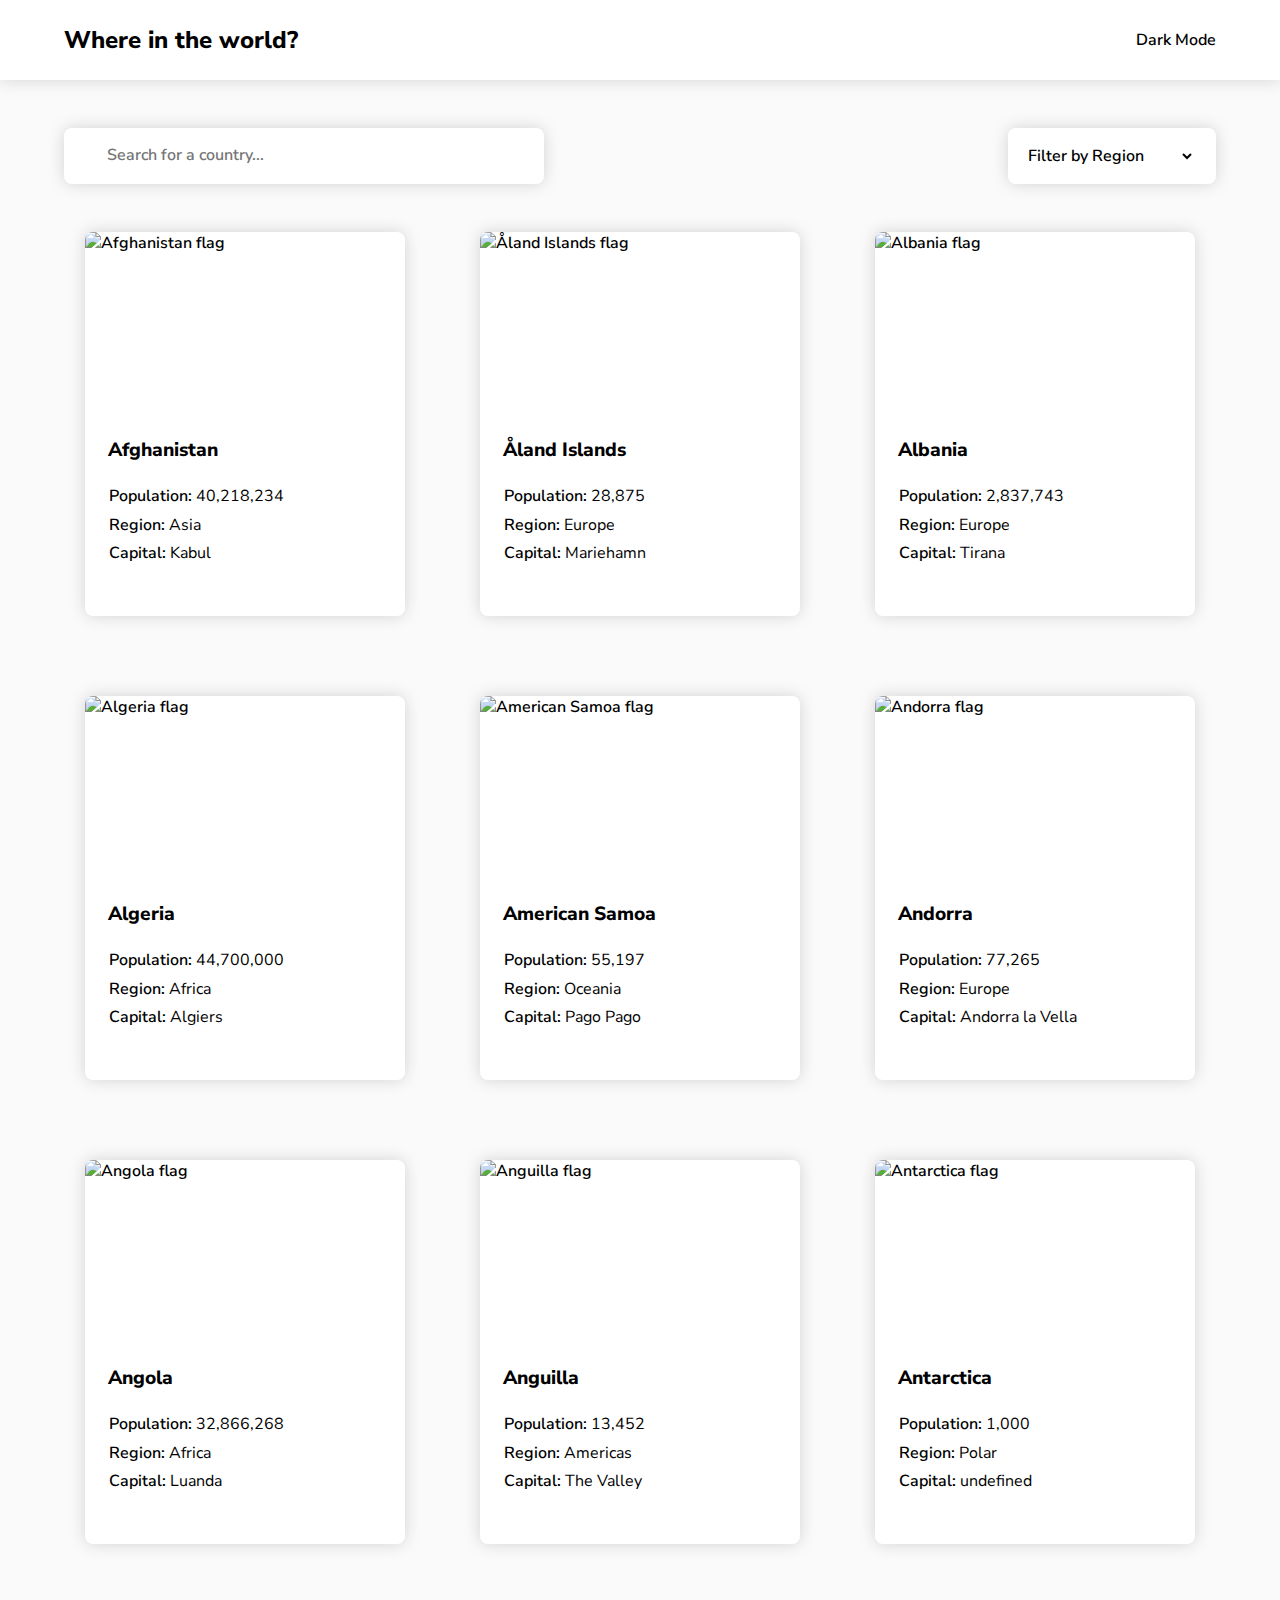
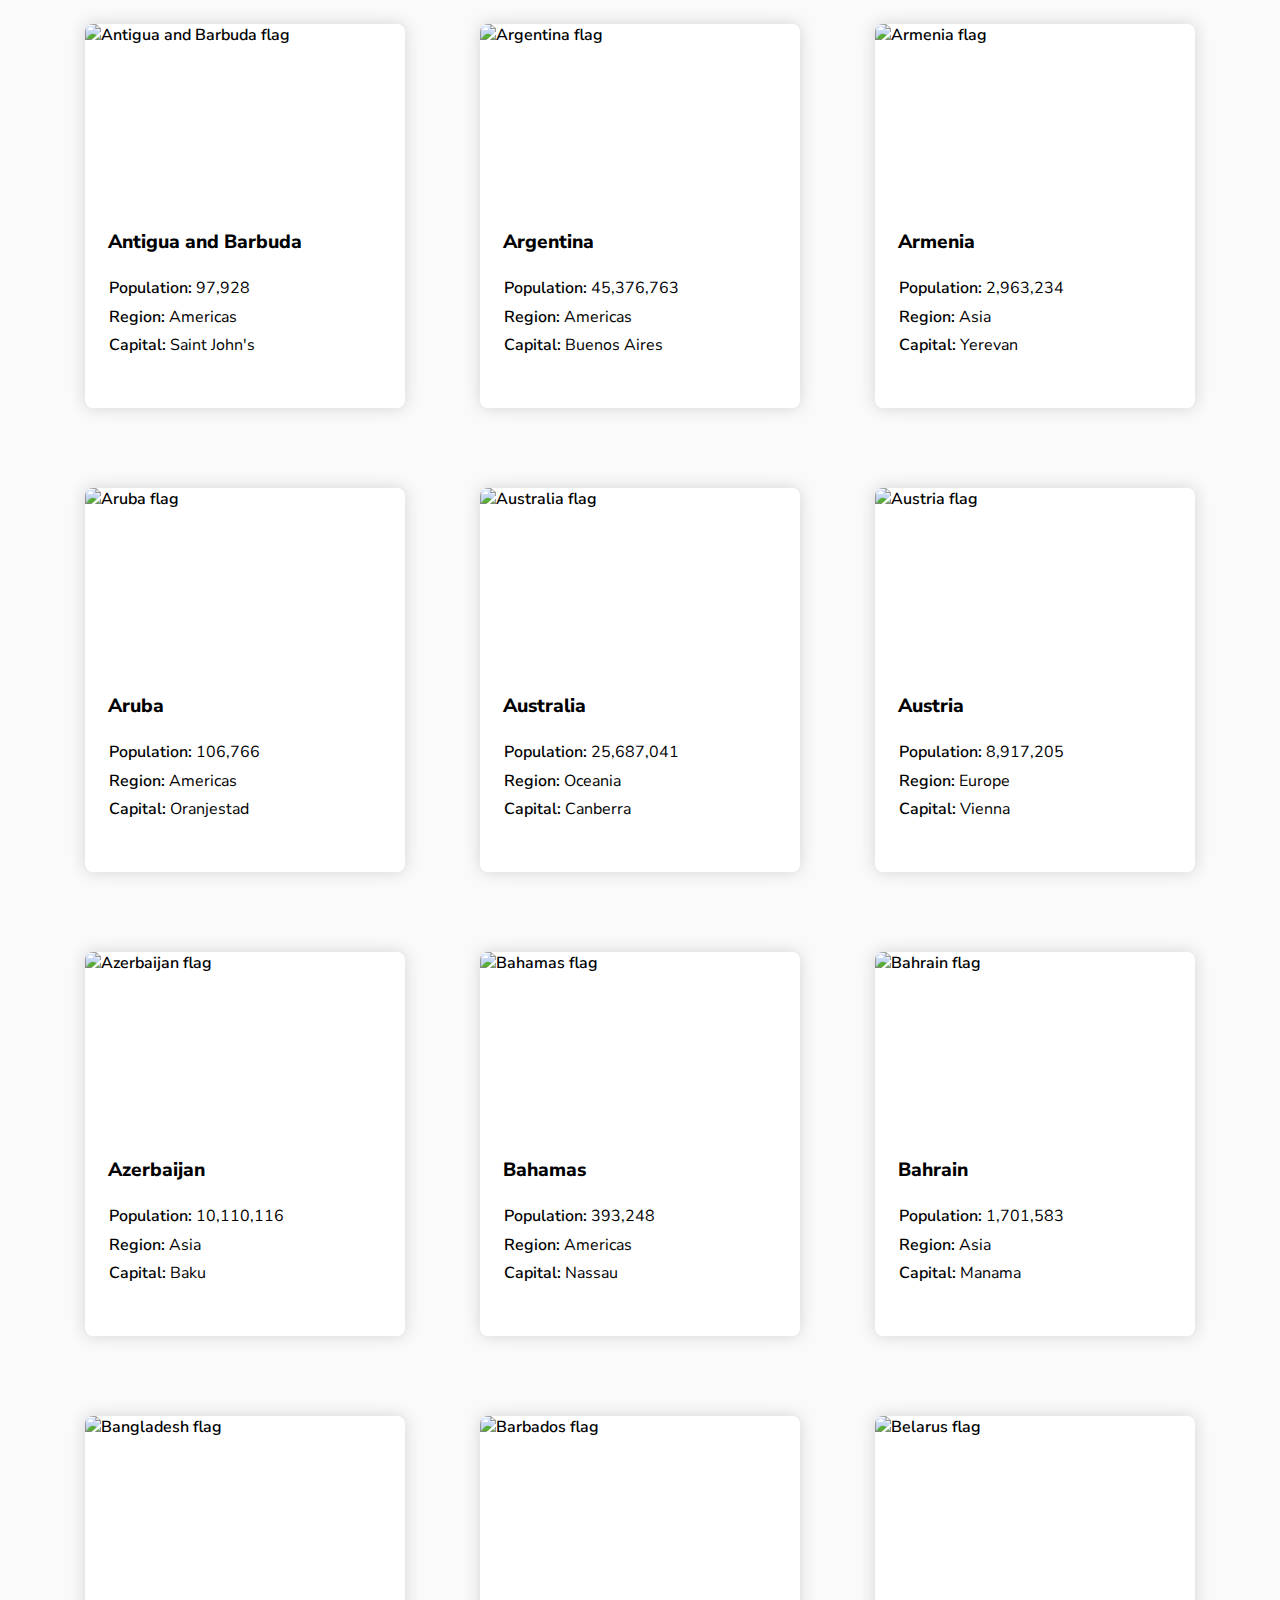
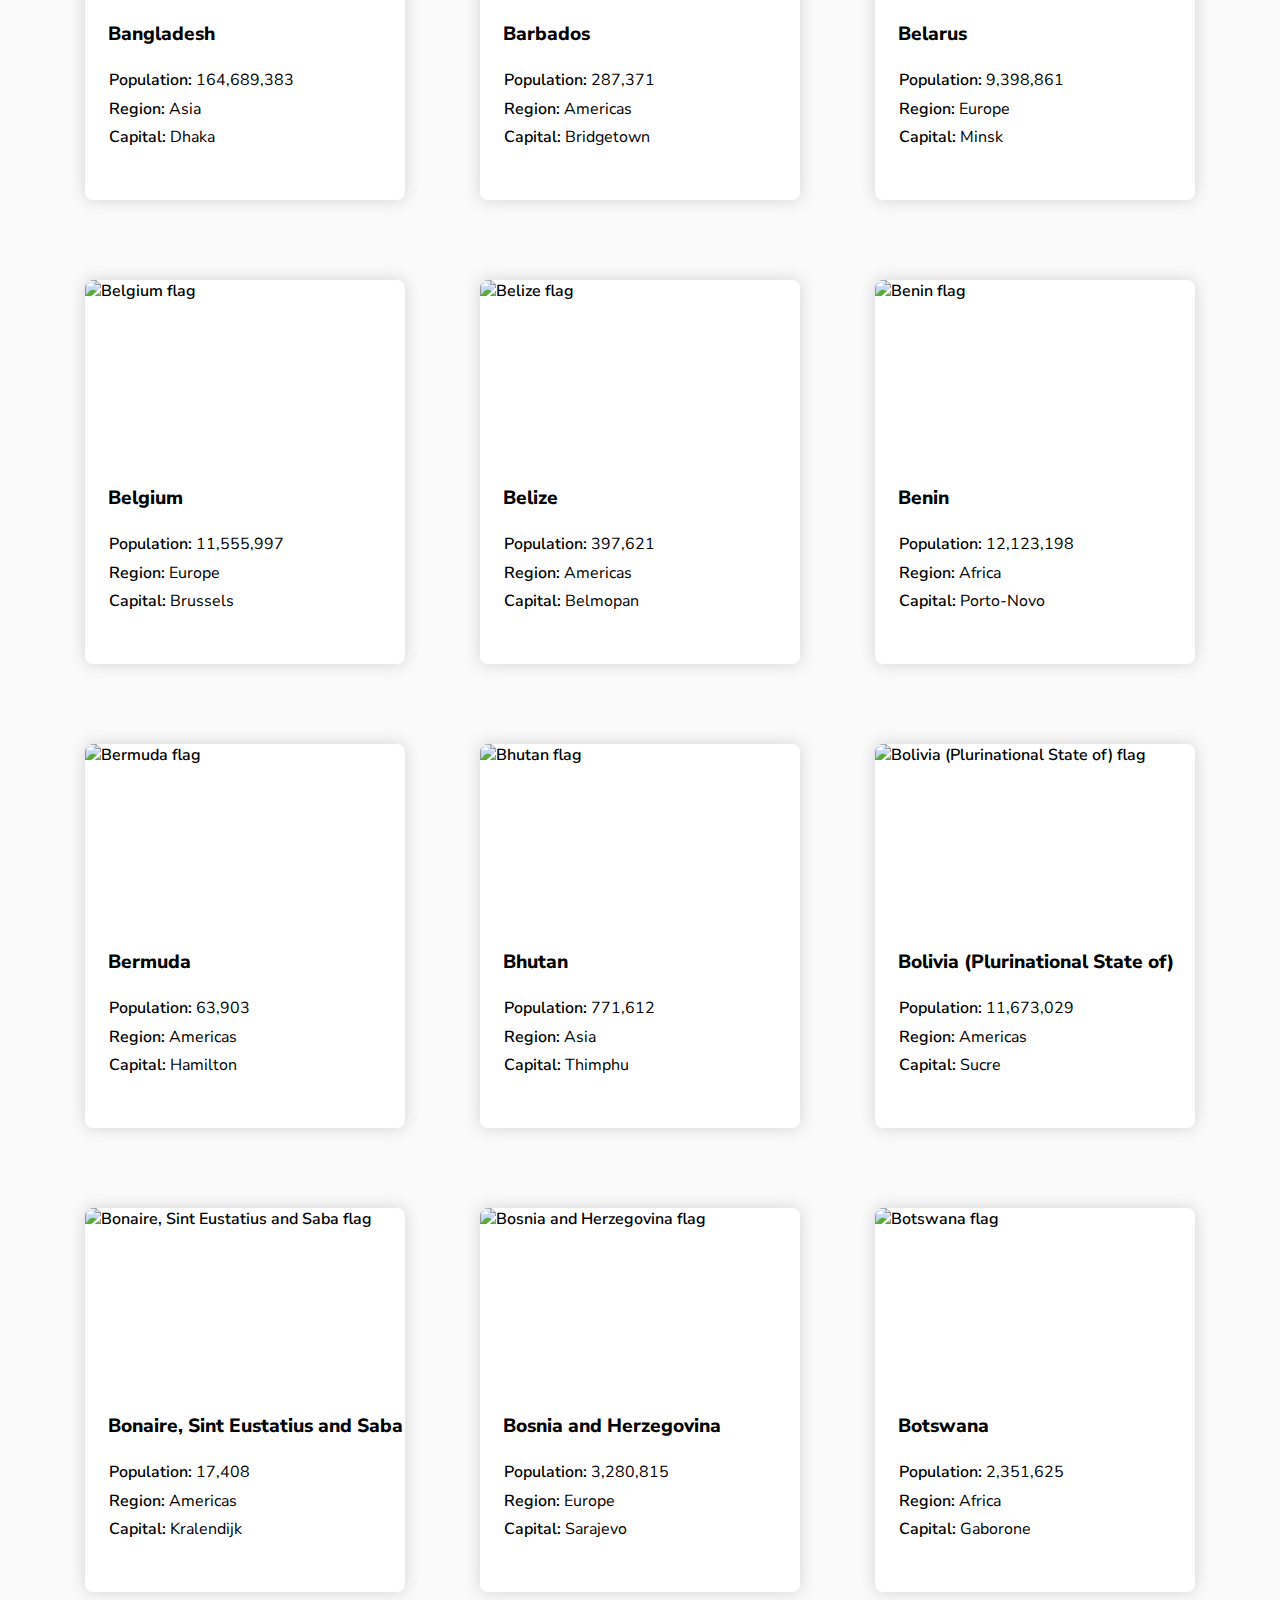
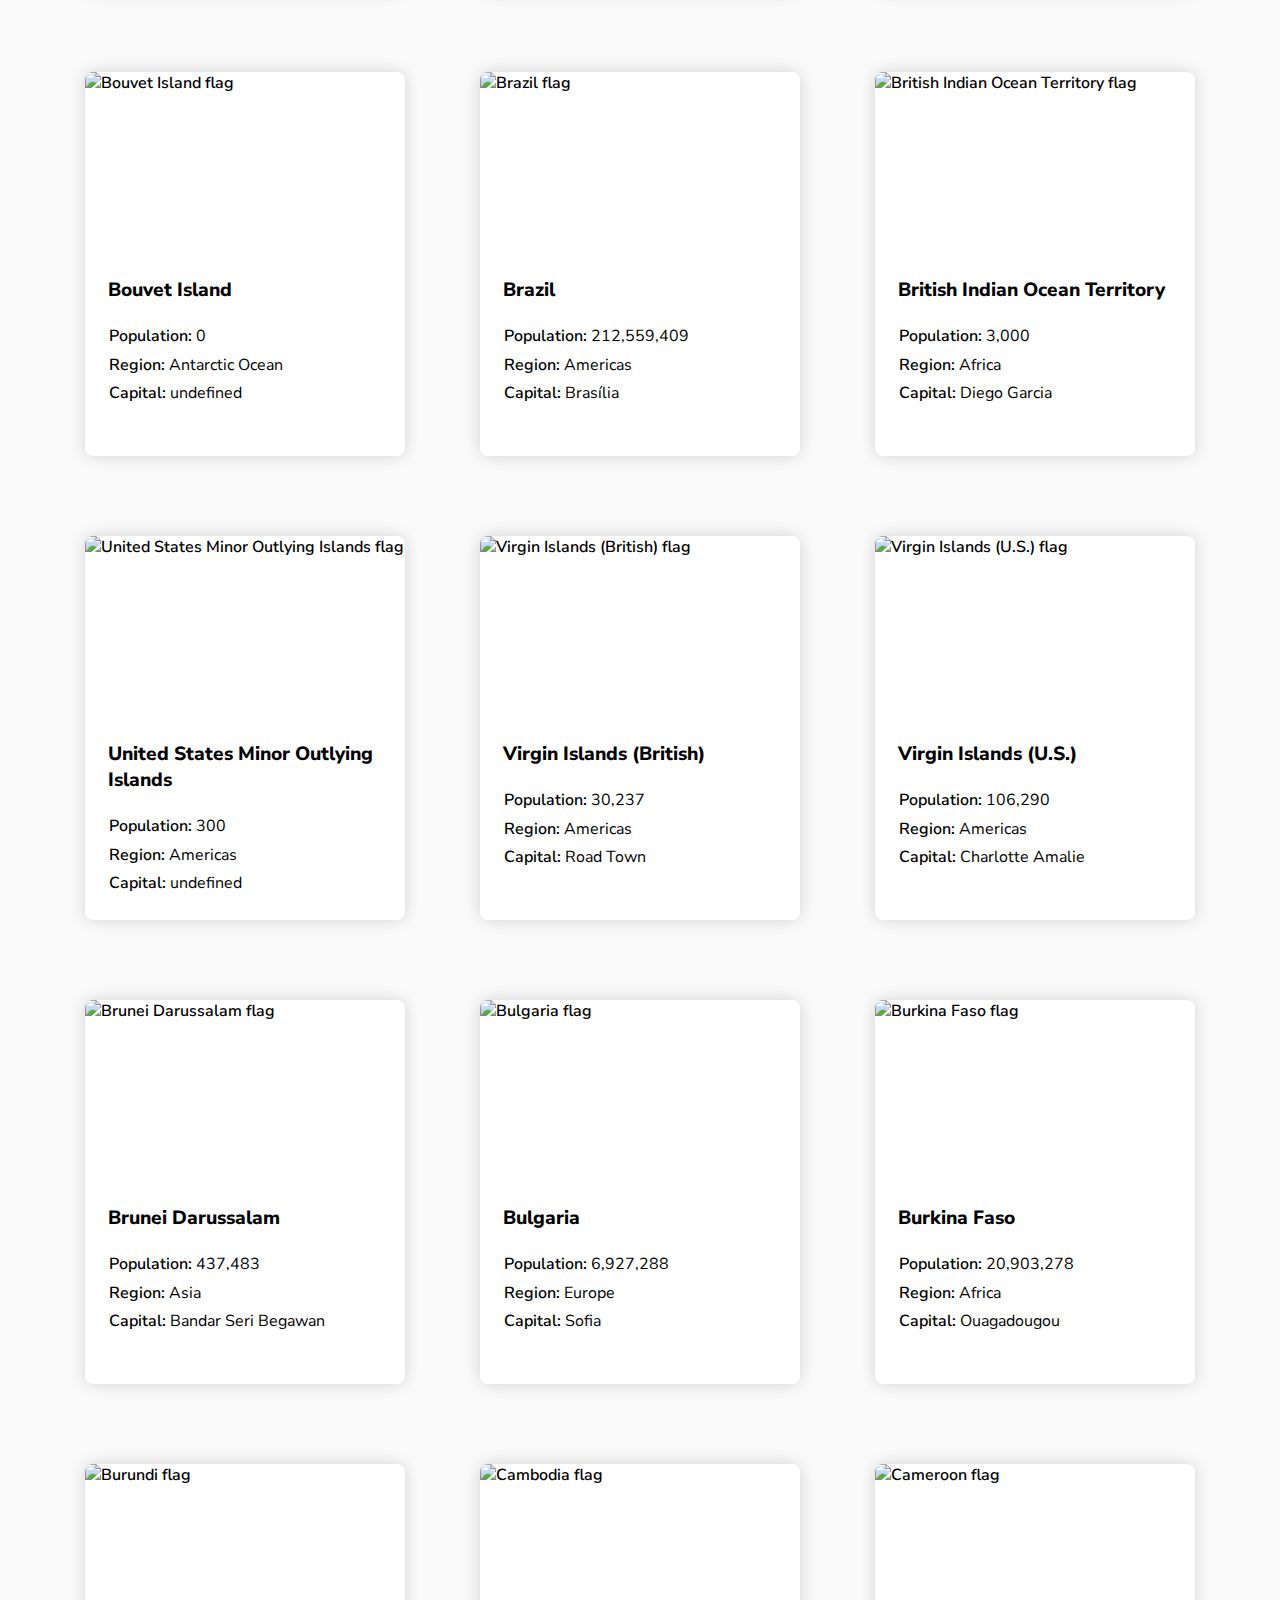
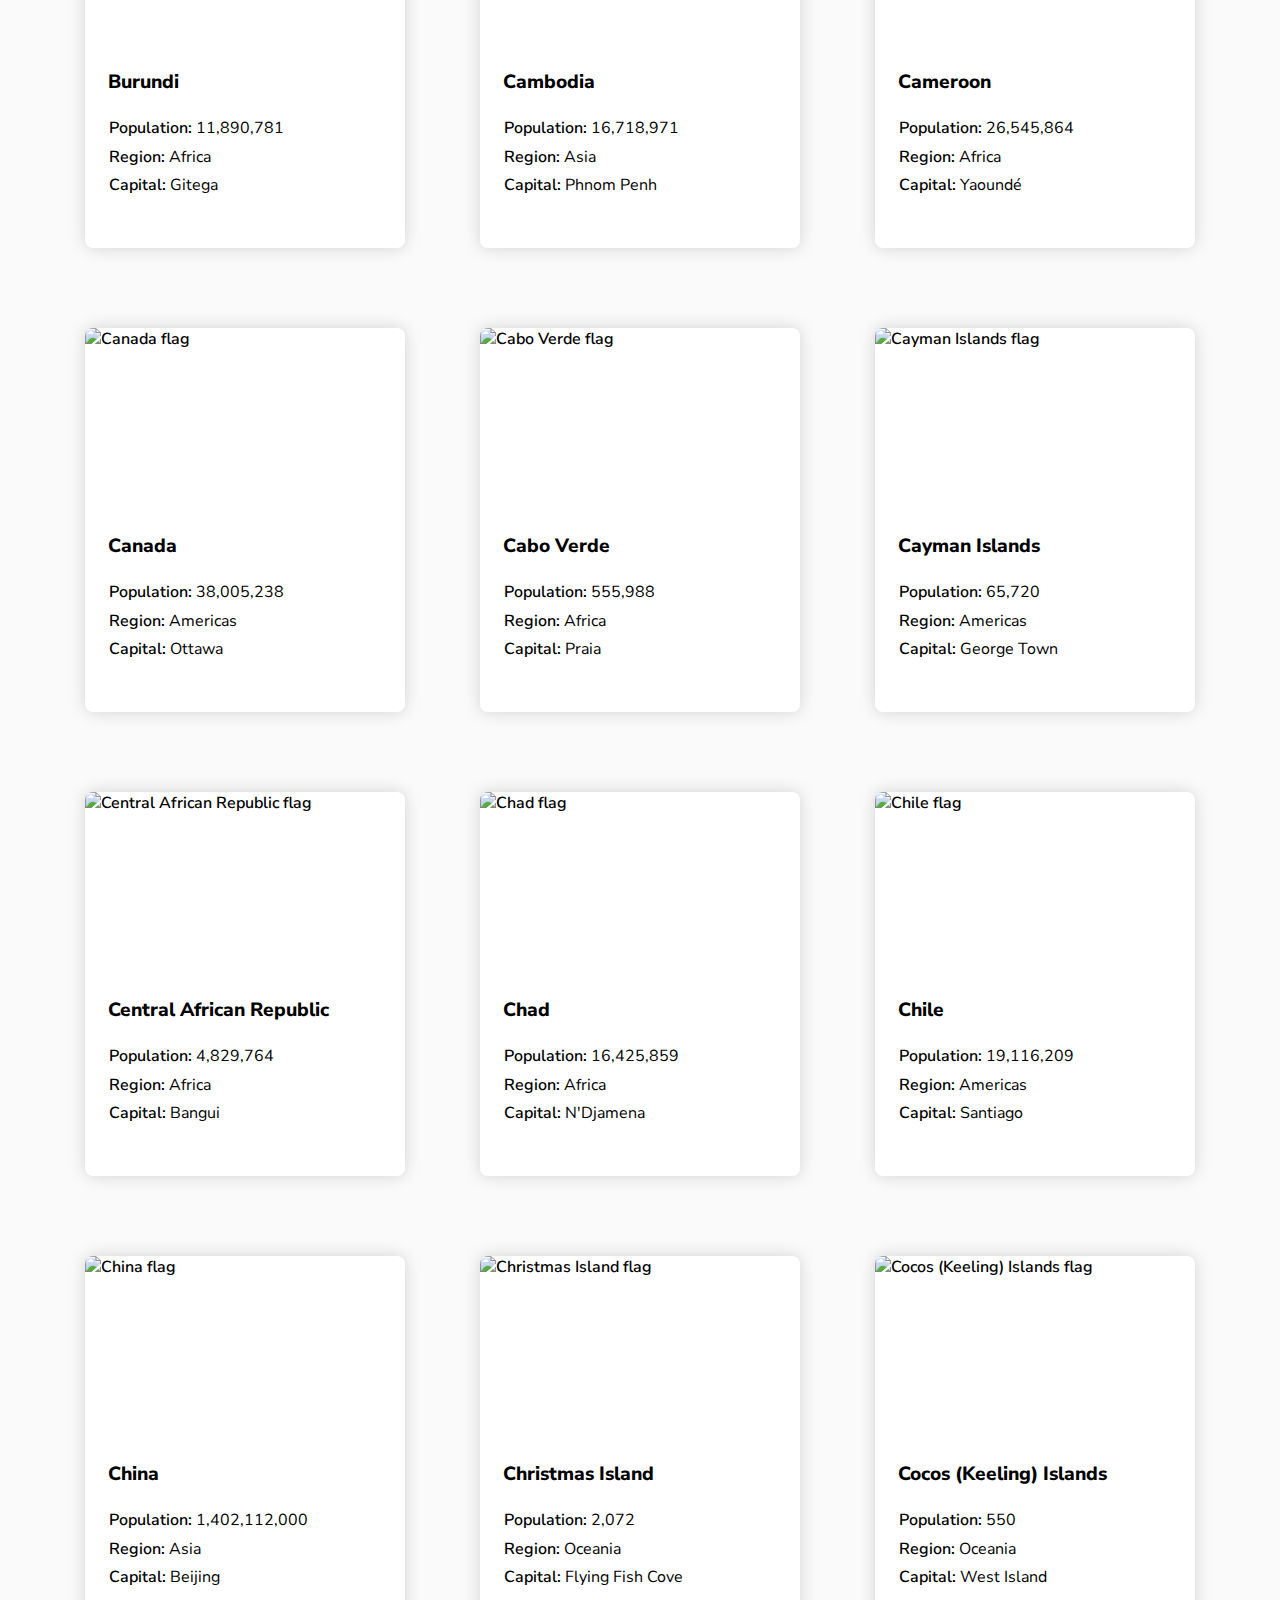
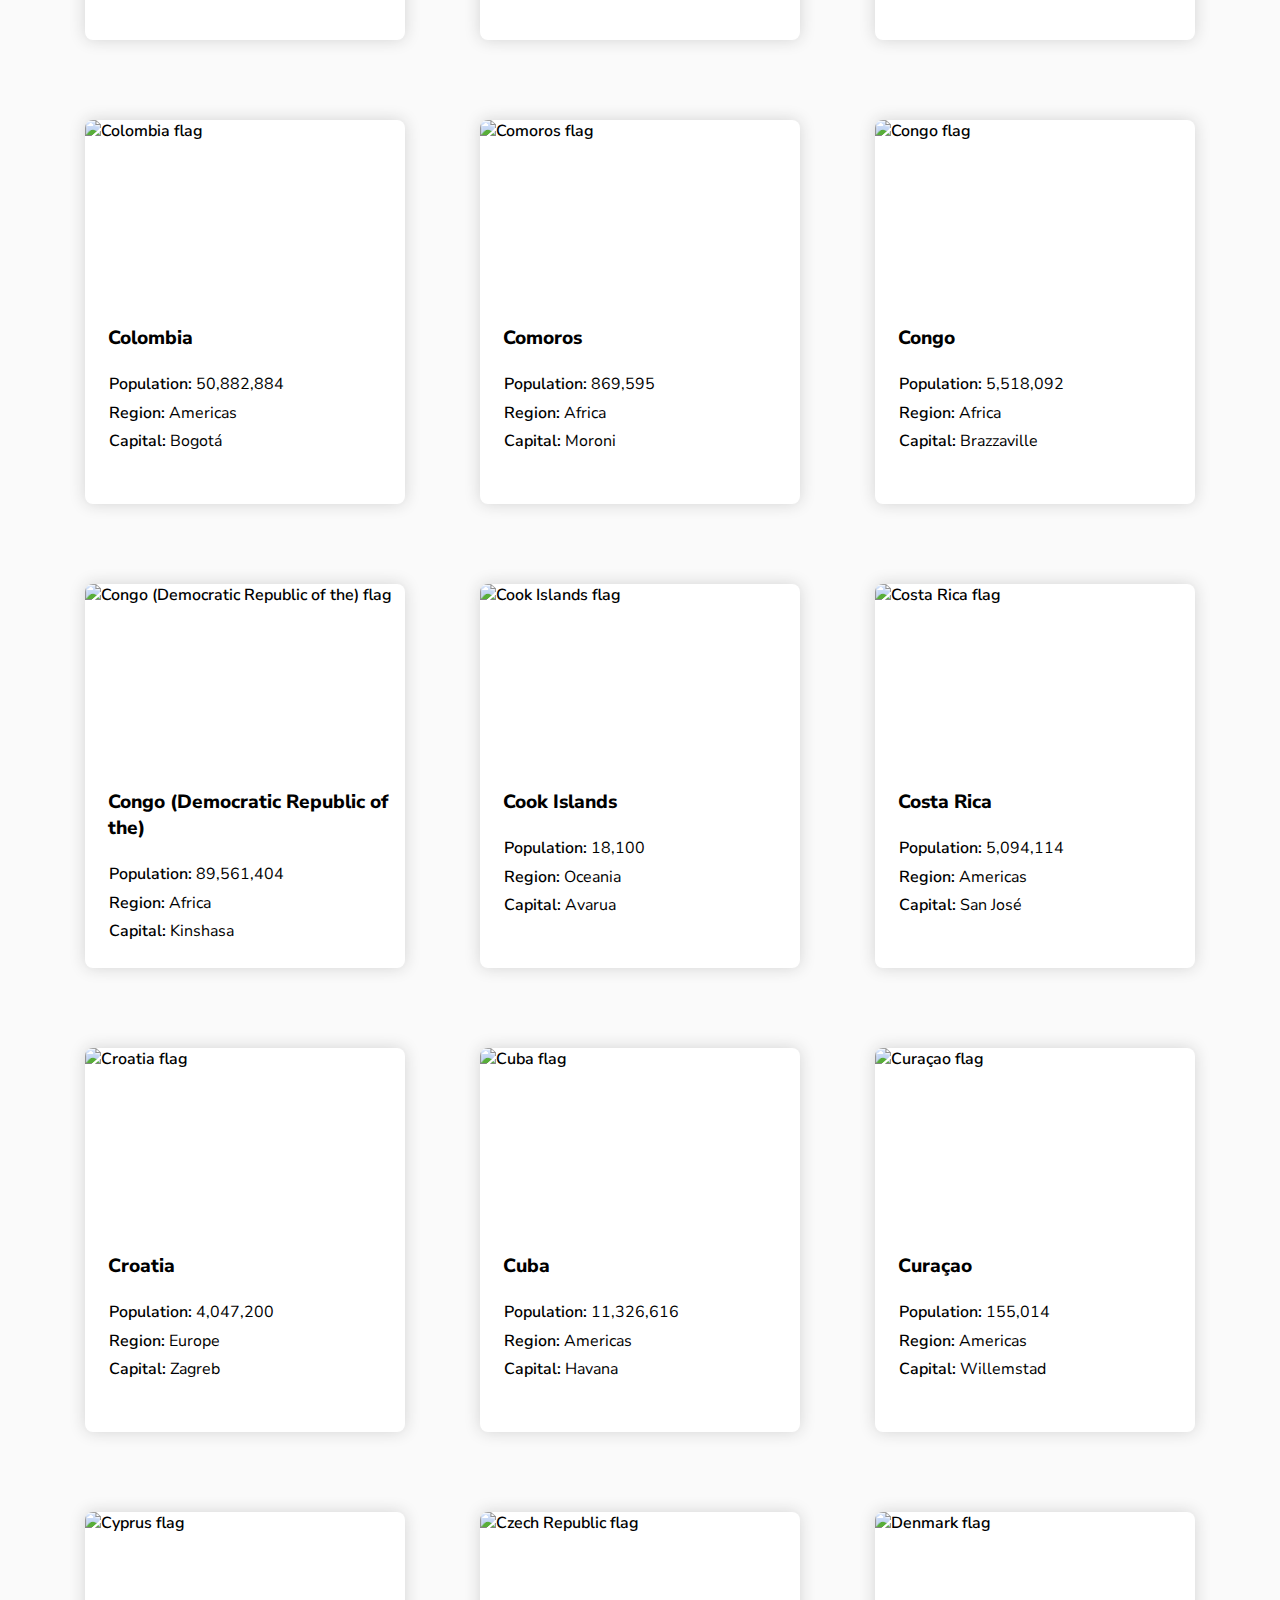
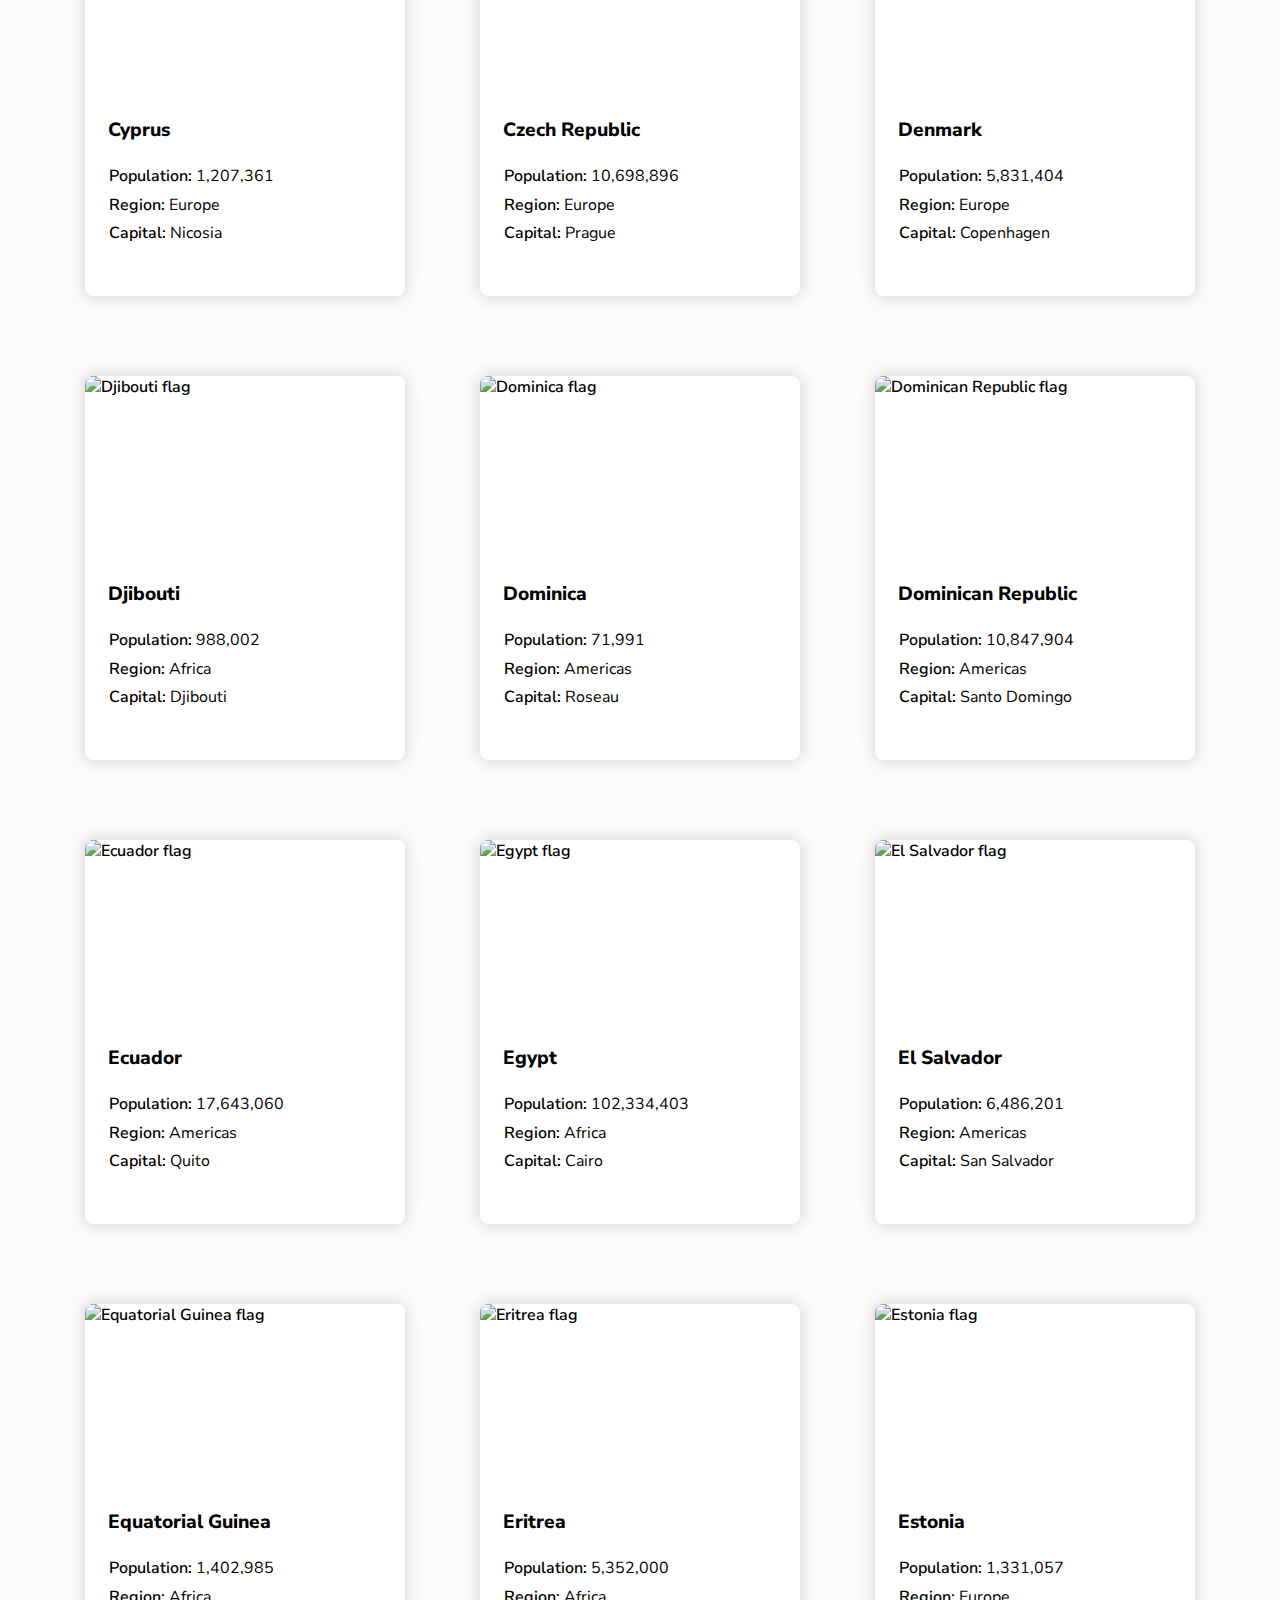
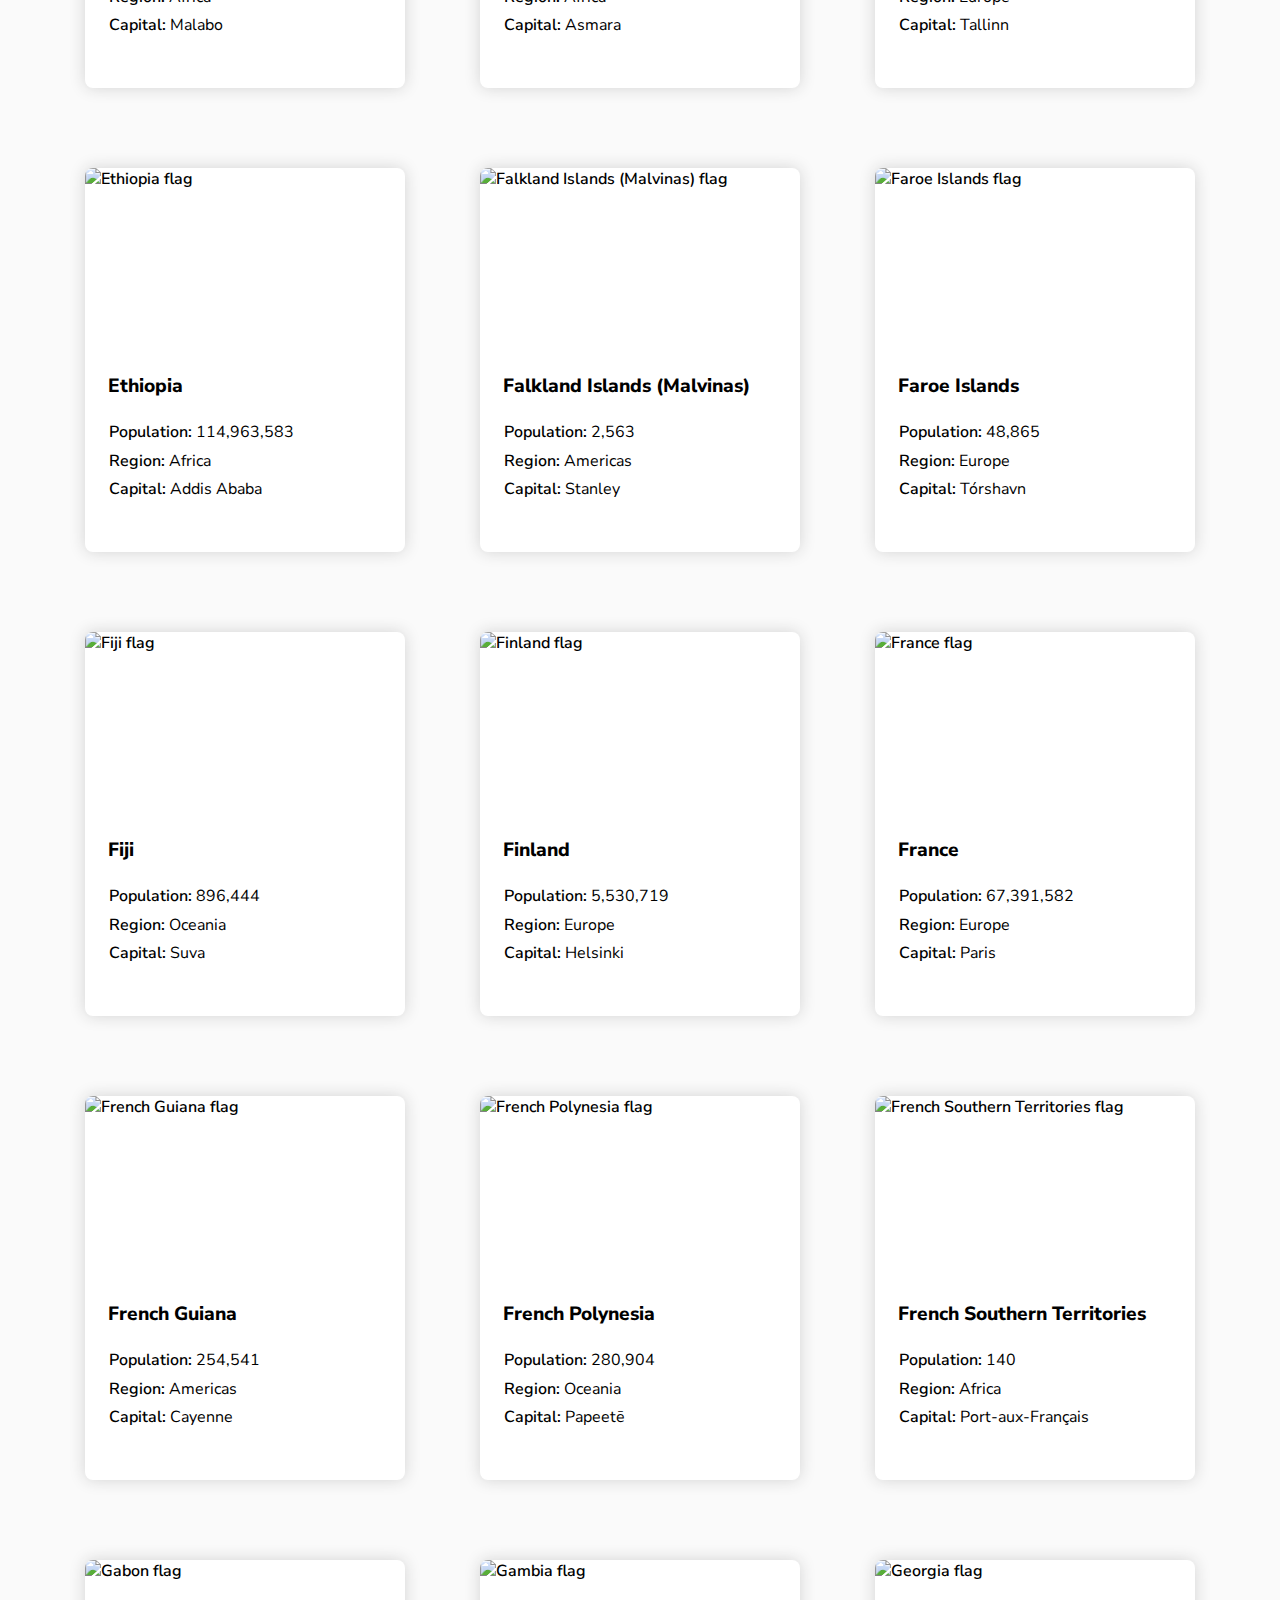
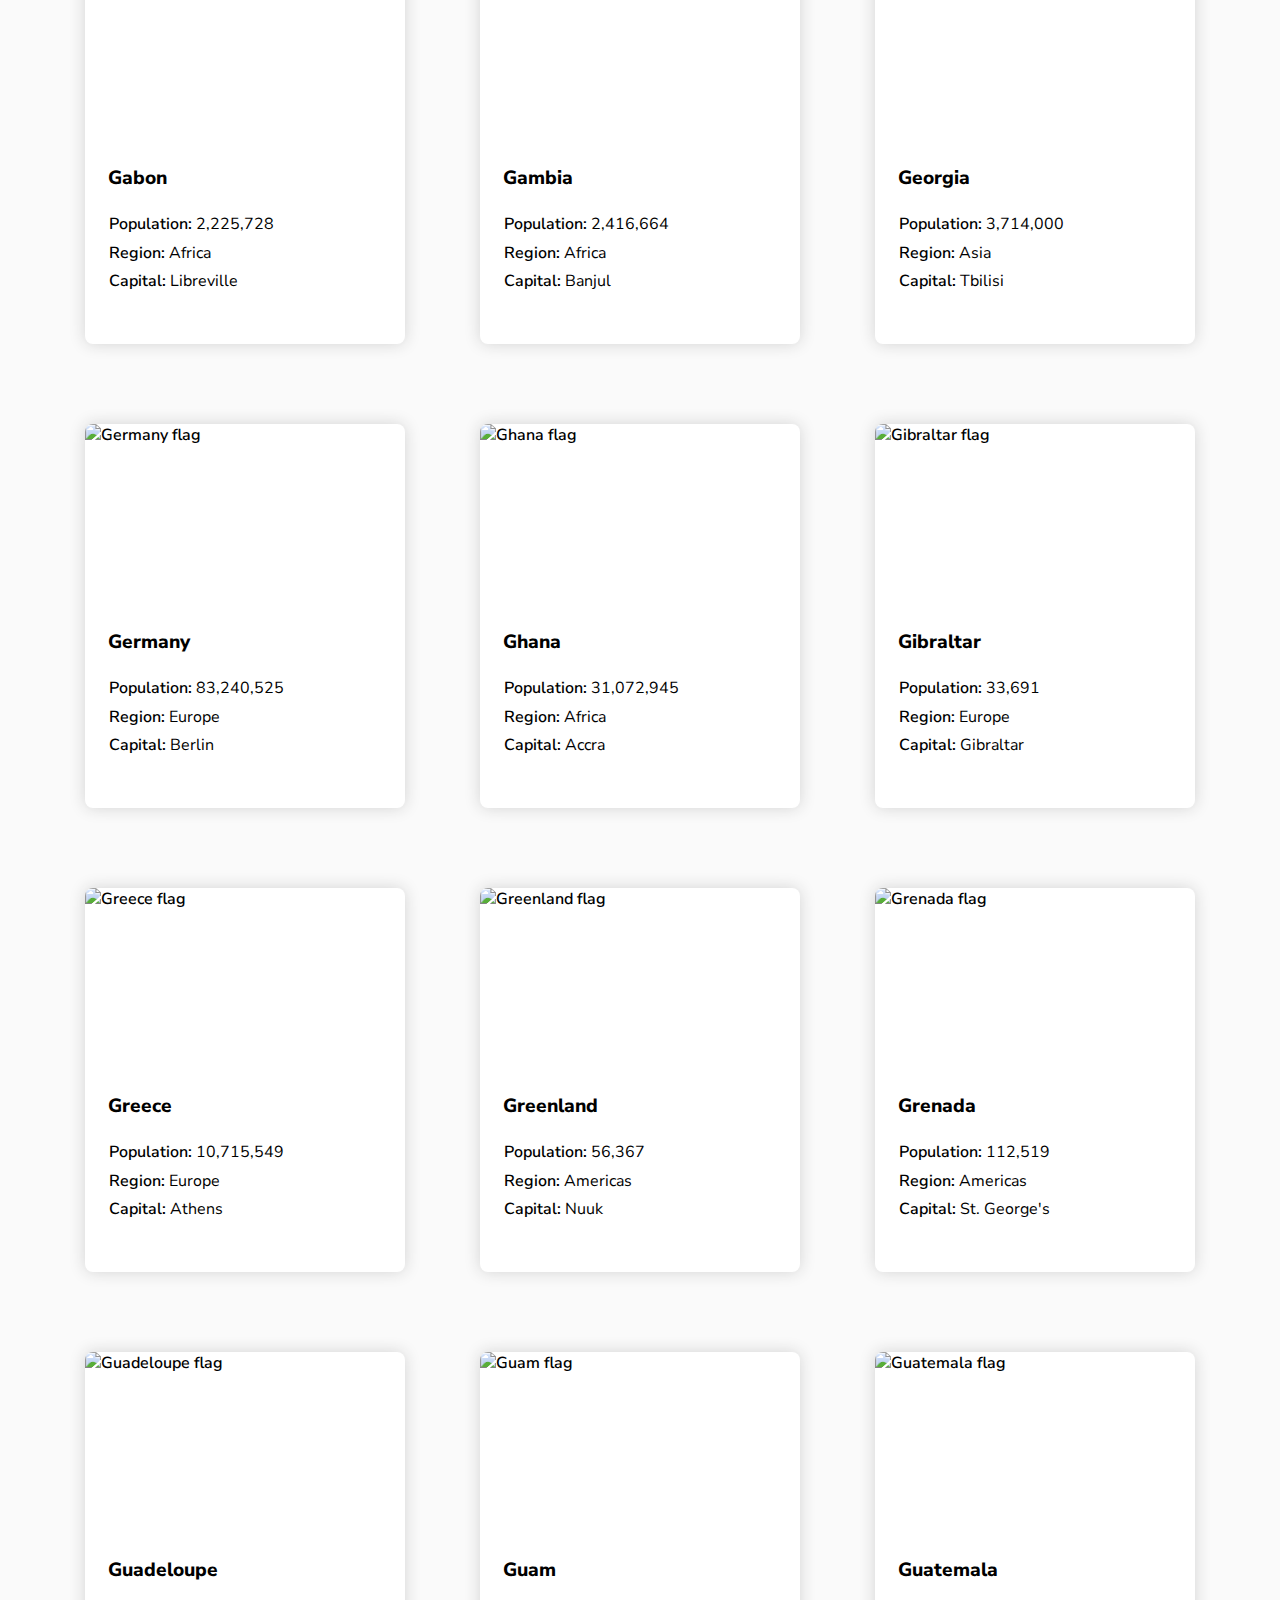
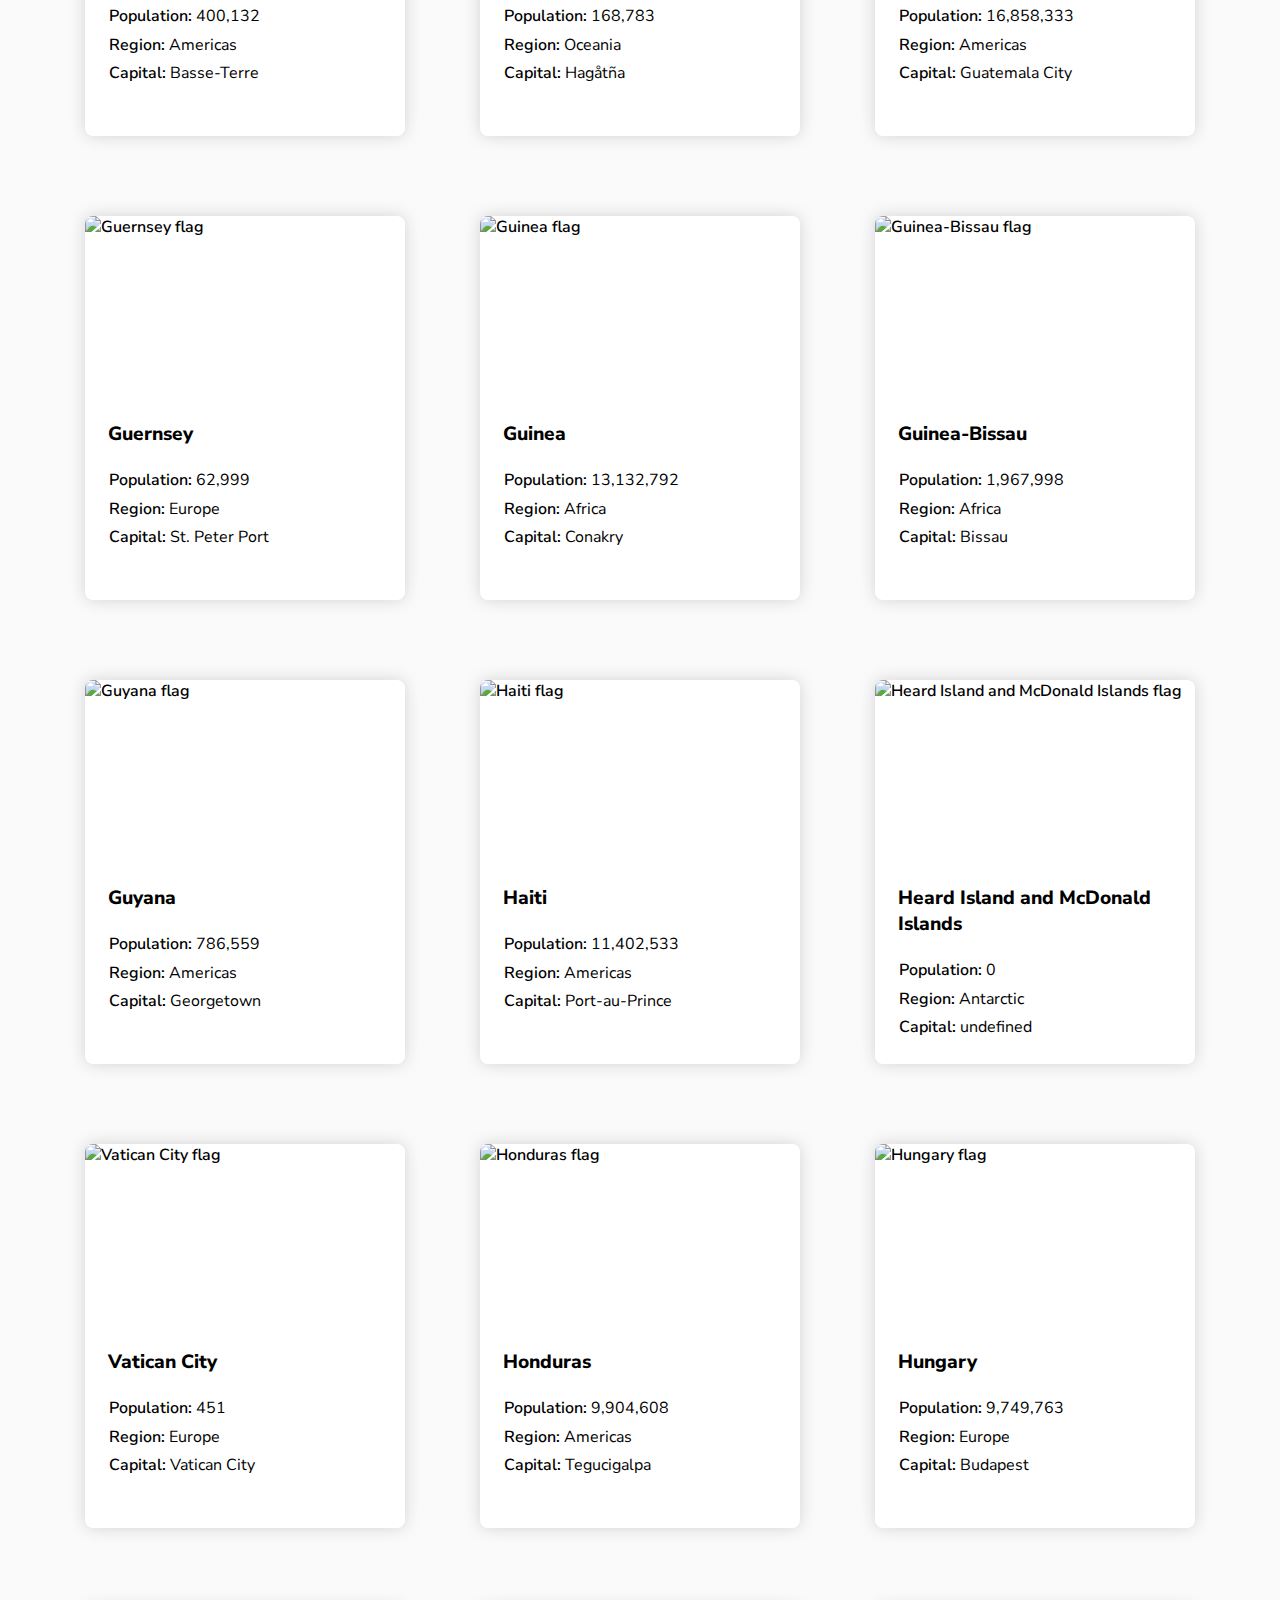
==== index.html @ 2a67fc4f "little cleaning about the last commit" ====
<!DOCTYPE html>
<html lang="en">
<head>
    <meta charset="UTF-8">
    <meta name="viewport" content="width=device-width, initial-scale=1.0">
    <title>Coutries API</title>
    <link rel="stylesheet" href="css/styles.css">
    <link rel="stylesheet" href="css/header.css">
    <link rel="stylesheet" href="css/home.css">
    <script src="https://kit.fontawesome.com/f6bb865750.js" crossorigin="anonymous"></script>
</head>
<body>
    <header>
        <h1>Where in the world?</h1>
        <div>
            <i class="fa-regular fa-moon"></i>
            <i class="fa-solid fa-moon"></i>
            <p>Dark Mode</p>
        </div>
    </header>

    <main class="homemain">
        <div class="searching">
            <div class="searchbar">
                <i class="fa-solid fa-magnifying-glass"></i>
                <input placeholder="Search for a country..." type="search">
            </div>
            <div class="select-box">
                <select autocomplete="off" name="filter" id="filter">
                    <option value = "" selected="selected" hidden>Filter by Region</option>
                    <option value="africa">Africa</option>
                    <option value="americas">Americas</option>
                    <option value="asia">Asia</option>
                    <option value="europe">Europe</option>
                    <option value="oceania">Oceania</option>
                    <option value="">None</option>
                </select>
            </div>
        </div>
        <article class="countries"></article>
    </main>
    <script type="module" src="../scripts/index.js"></script>
</body>
</html>
---- css/styles.css ----
@import url('https://fonts.googleapis.com/css2?family=Manrope:wght@600;800&family=Nunito+Sans:opsz,wght@6..12,300;6..12,600;6..12,800&display=swap');

*{
    margin: 0;
    padding: 0;
    text-decoration: none;
    font-size: 1em;
    font-family: "Nunito sans";
    font-weight: 600;
}

body{
    font-size: 16px;
    background-color: hsl(0, 0%, 98%);
}
---- css/header.css ----
header{
    display: flex;
    justify-content: space-between;
    align-items: center;
    height: 5em;
    padding: 0 4em;
    box-shadow: 0 0 1em lightgray;
    background-color: white;
}

header h1{
    font-size: 1.5em;
    font-weight: 800;
}

header div{
    display: flex;
    align-items: center;
    position: relative;
    cursor: pointer;
}

header div i{
    position: absolute;
    top: .06em;
    left: -1.3em;
    transform: rotate(-15deg);
}

header div i:nth-child(2){
    opacity: 0;
}
---- css/home.css ----
.homemain{
    display: flex;
    flex-direction: column;
    margin-top: 3em;
    padding: 0 4em;
}

.searching{
    display: flex;
    justify-content: space-between;
    width: 100%;
}

.searchbar{
    width: 27em;
    padding: 1em 1.5em;
    border-radius: .5em;
    background-color: white;
    box-shadow: 0 0 1em lightgray;
}

.searchbar input{
    width: 90%;
    margin-left: 1.2em;
    border: none;
    outline: none;
}

.searchbar i{
    color: hsl(0, 0%, 52%);
}

.select-box{
    width: 13em;
    background-color: white;
    box-shadow: 0 0 1em lightgray;
    border-radius: .5em;
}

.searching select{
    width: 90%;
    padding: 1em;
    border: none;
    border-radius: .5em;
    background-color: white;
}

.countries{
    display: grid;
    grid-template-columns: repeat(auto-fill, minmax(20em, 1fr));
    margin-top: 3em;
    justify-items: center;
    grid-gap: 5em 2em;
    padding-bottom: 3em;
}

.countries section{
    display: flex;
    flex-direction: column;
    width: 20em;
    height: 24em;
    border-radius: .5em;
    box-shadow: 0 0 1em lightgray;
    color: black;
    background-color: white;
}

.country-flag {
    width: 100%;
    height: 11em;
    border-radius: .5em .5em 0 0;
    object-fit: cover;
}

.country-name{
    margin: 1.5em 0 1em 1.2em;
    font-size: 1.2em;
    font-weight: 800;
}

.countries section p {
    margin: .2em 1.5em;
    font-weight: 400;
}

.infotitle{
    font-weight: 600;
}
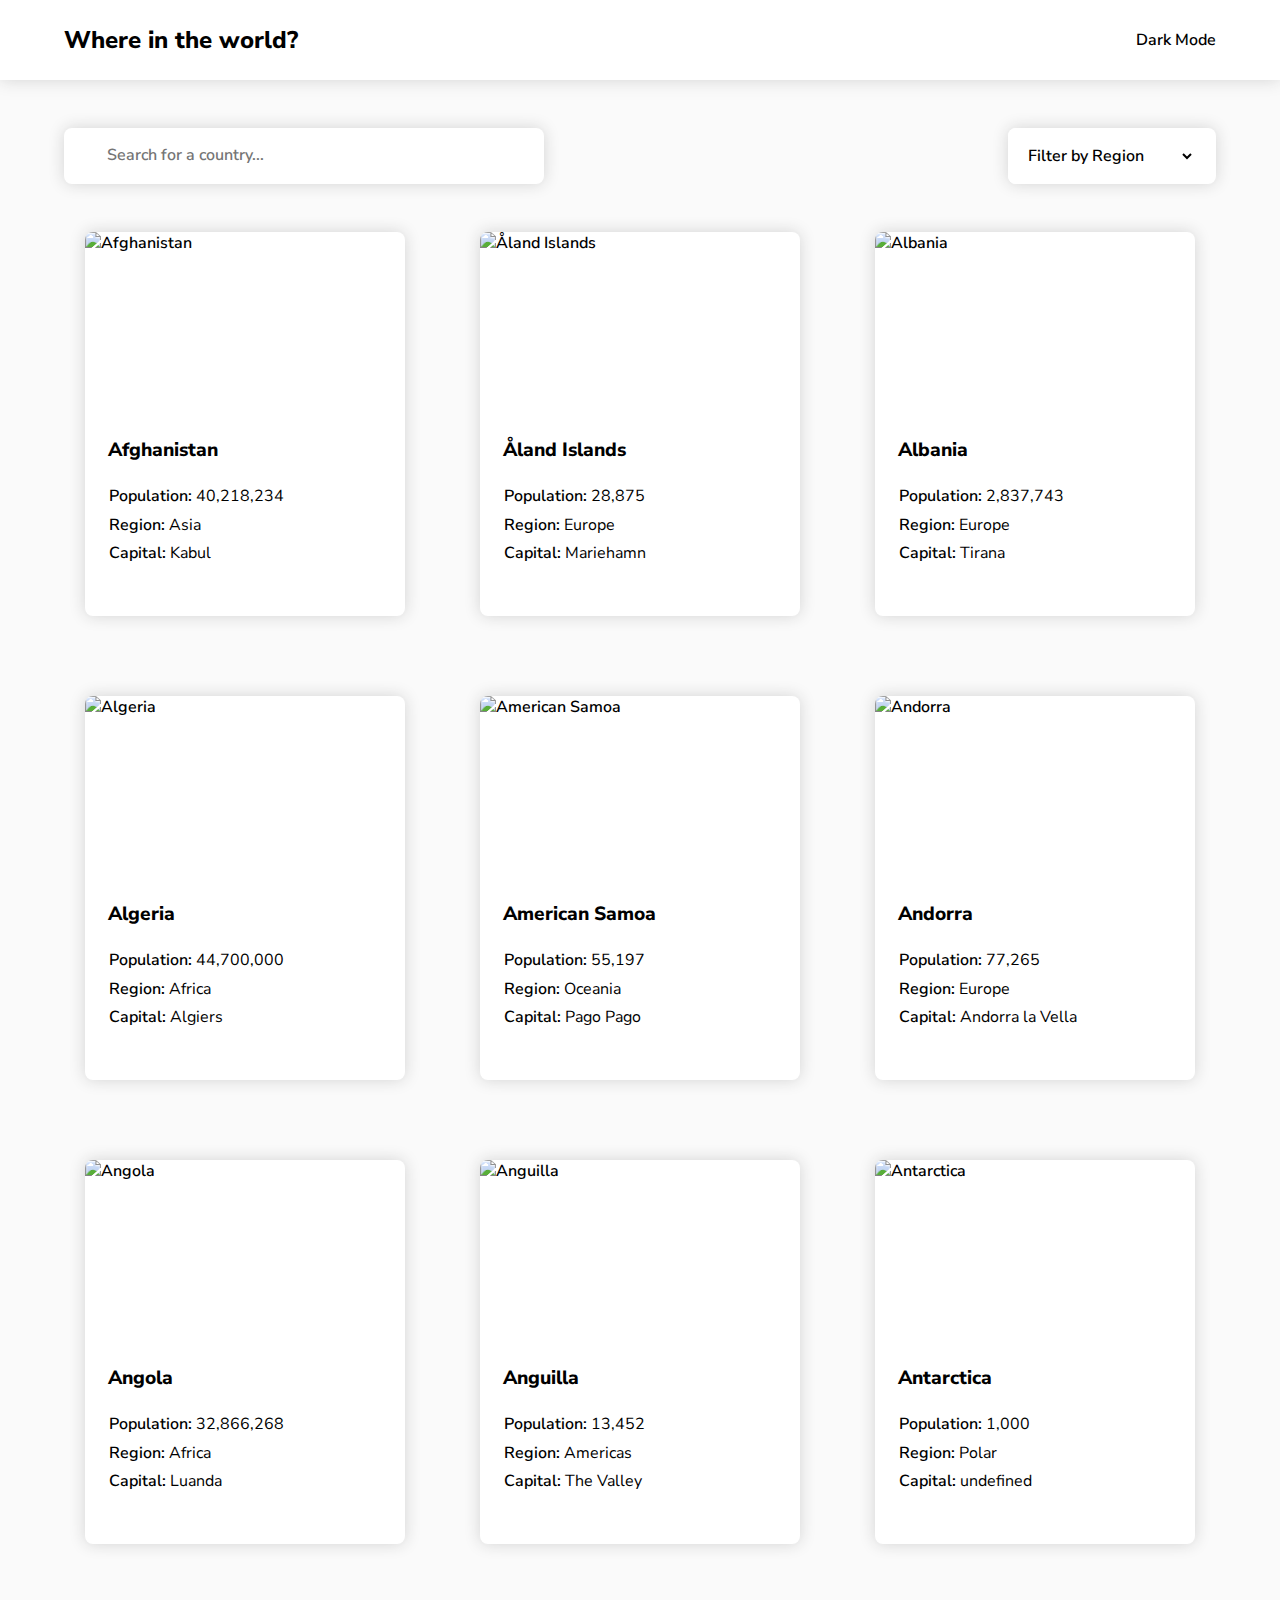
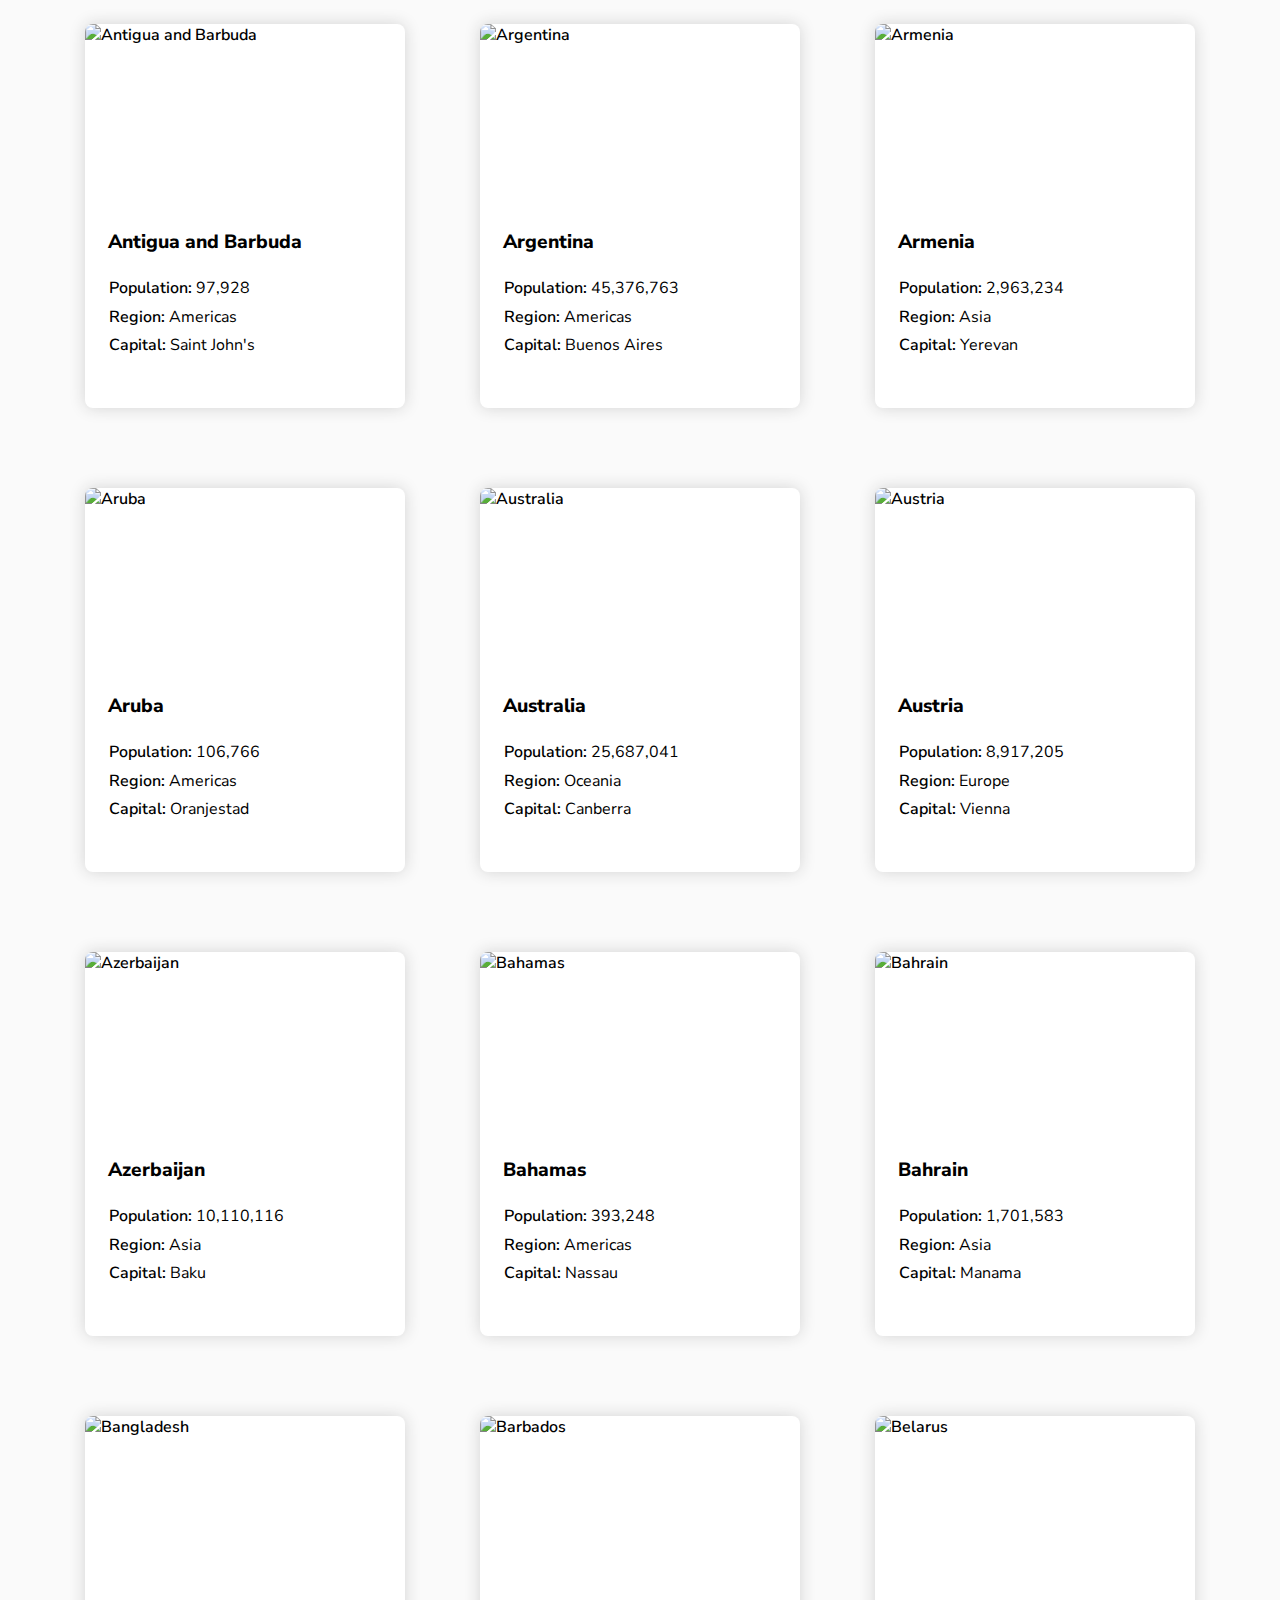
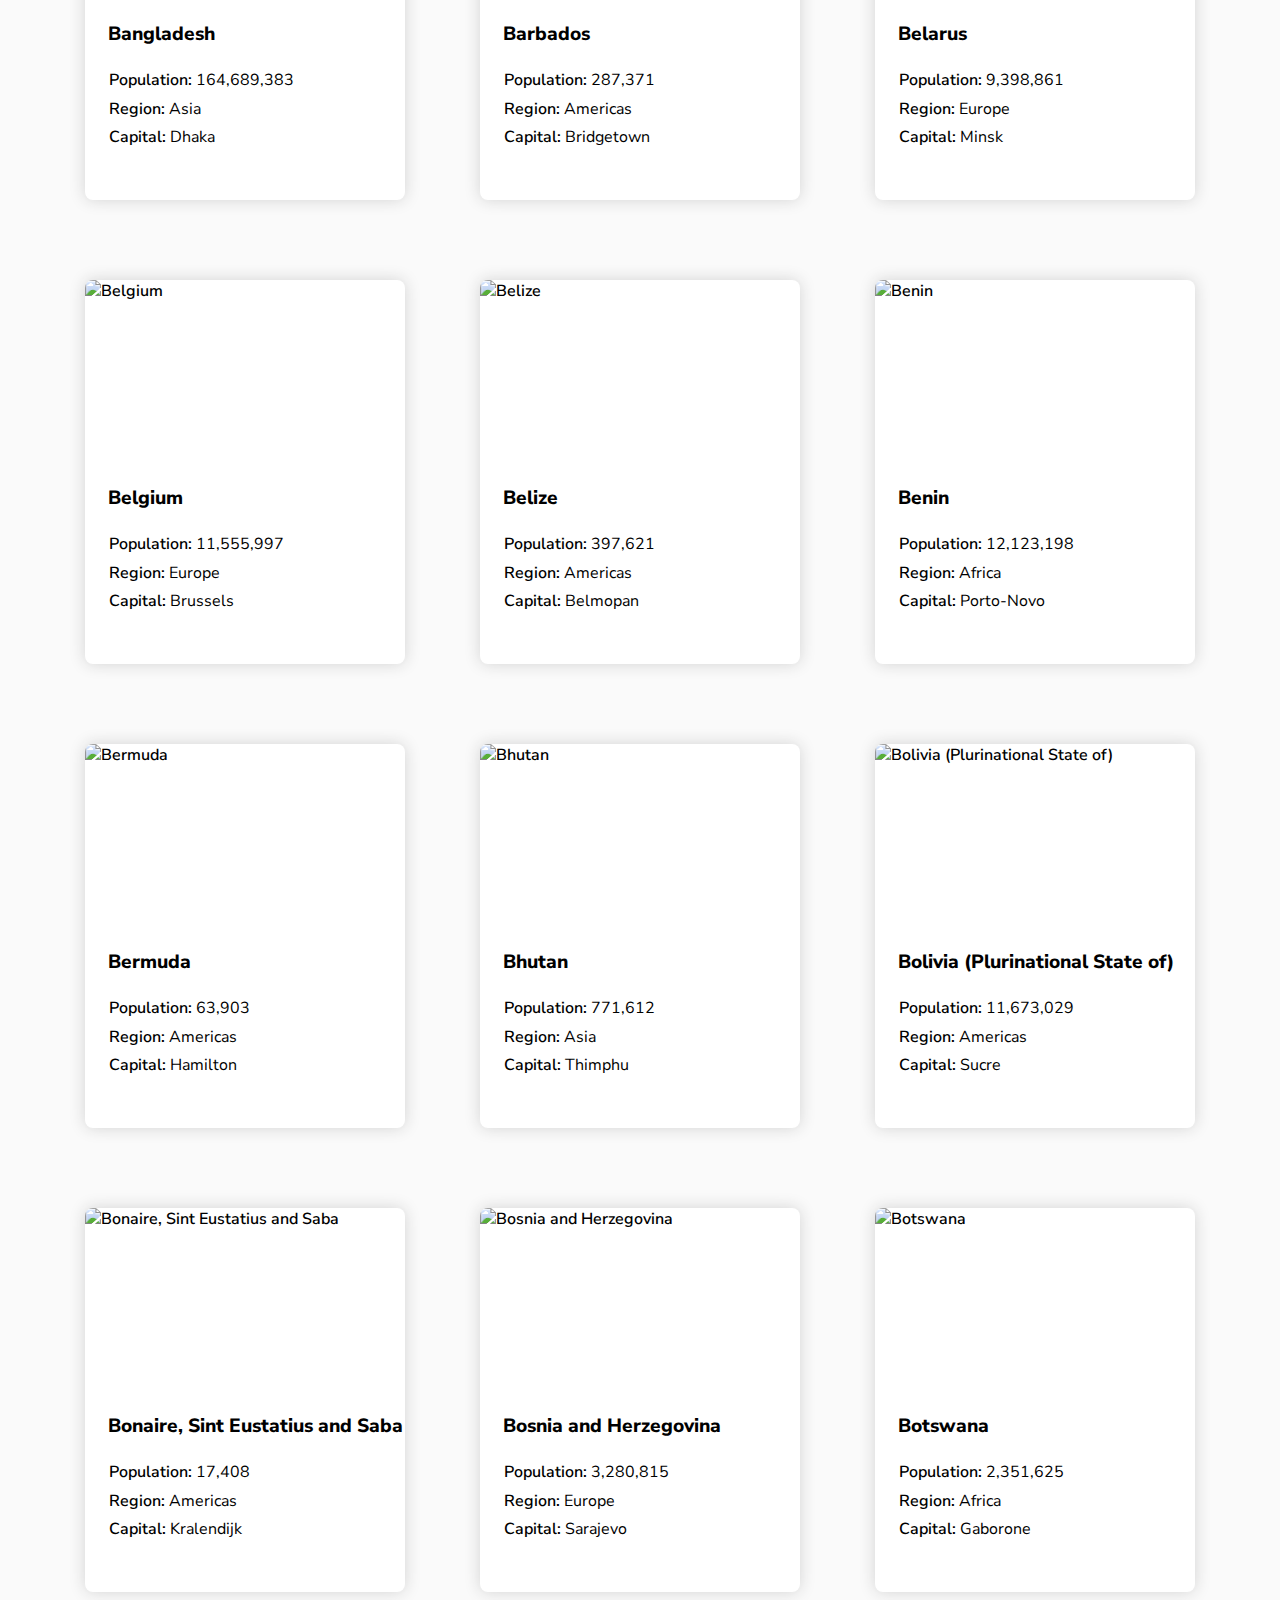
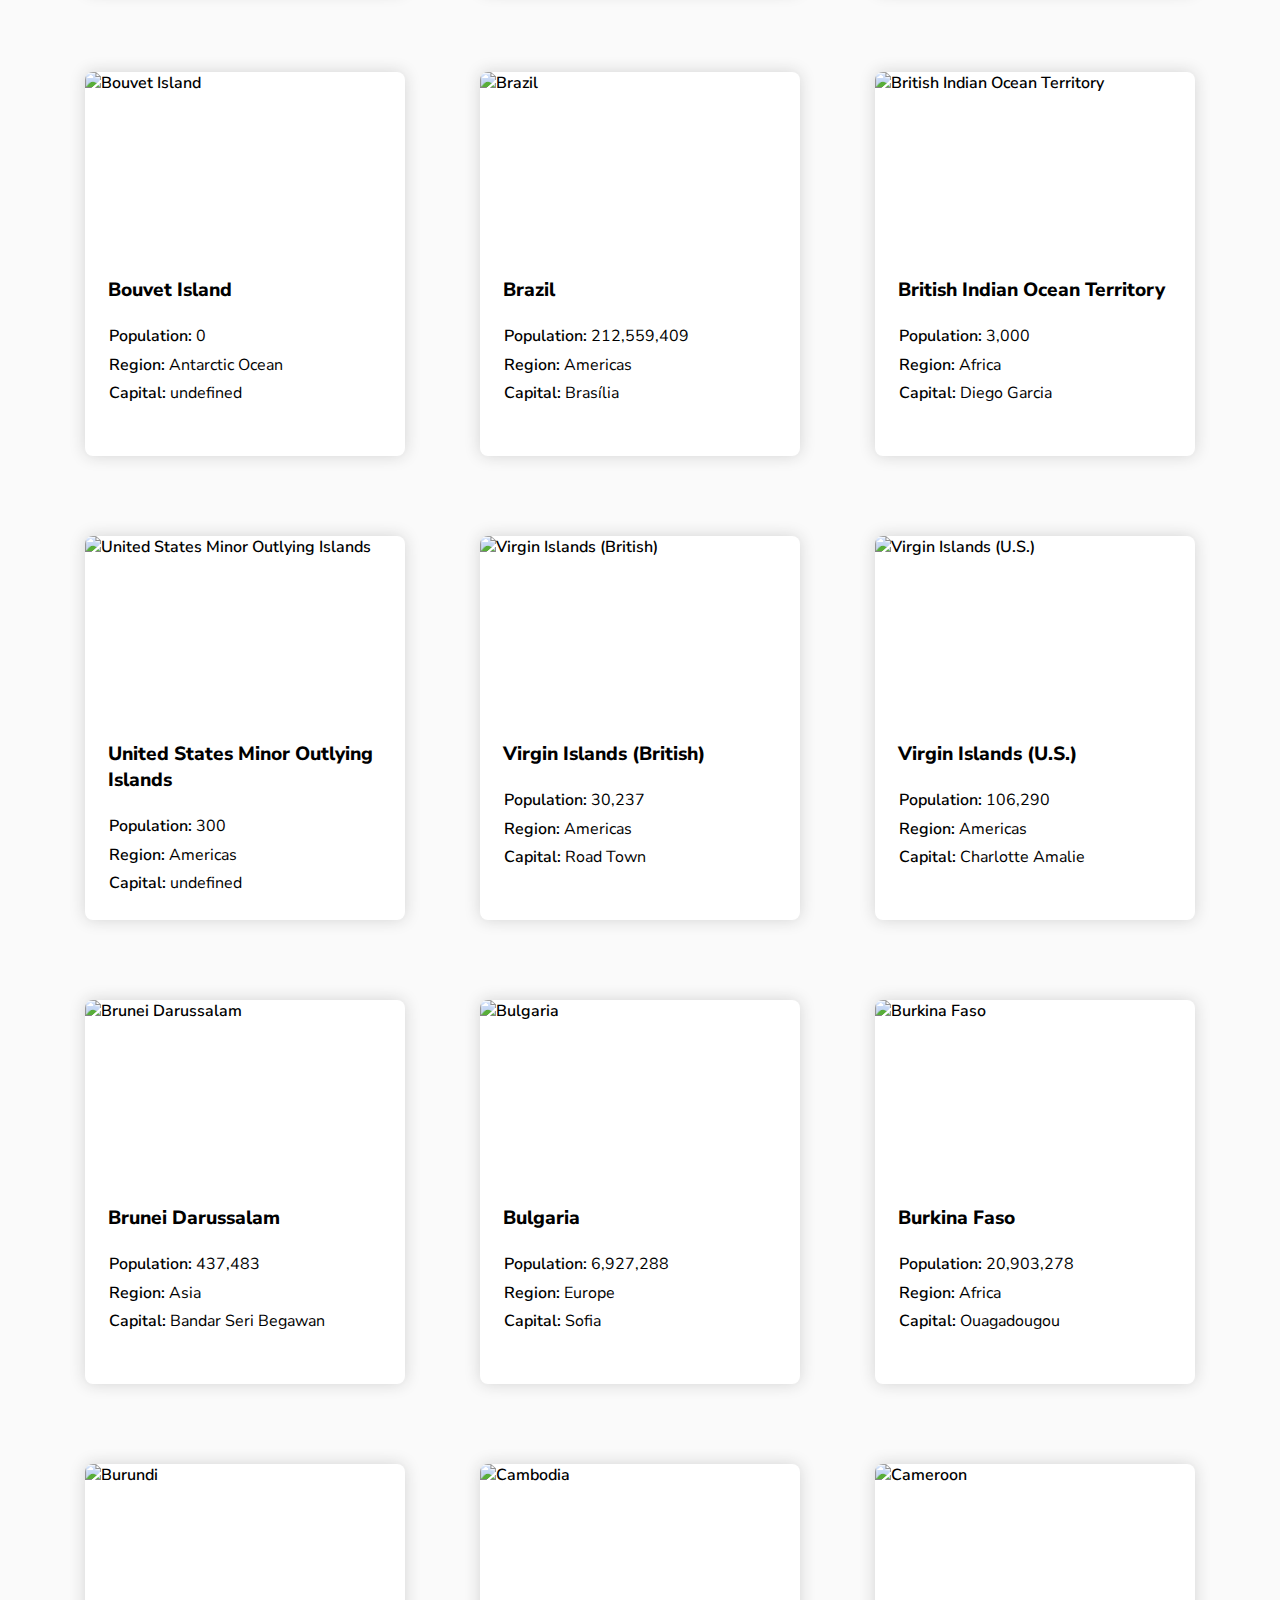
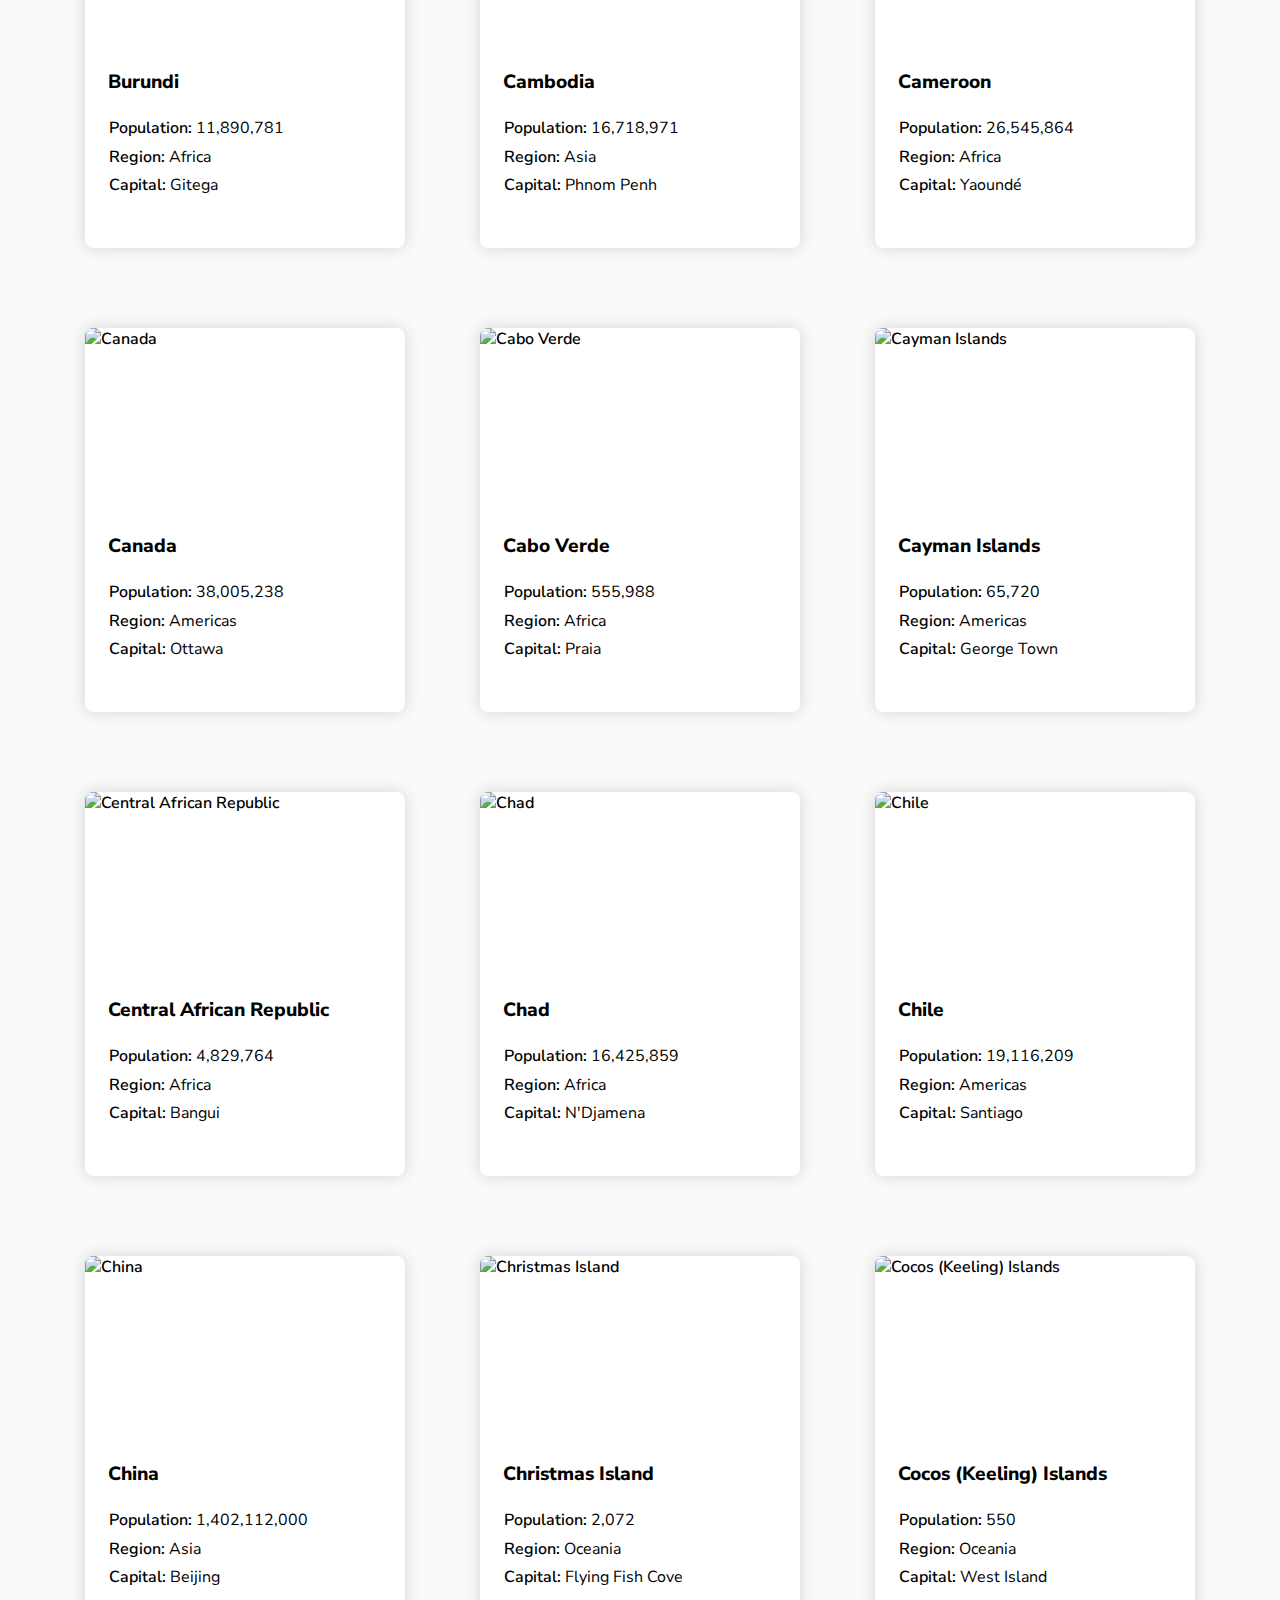
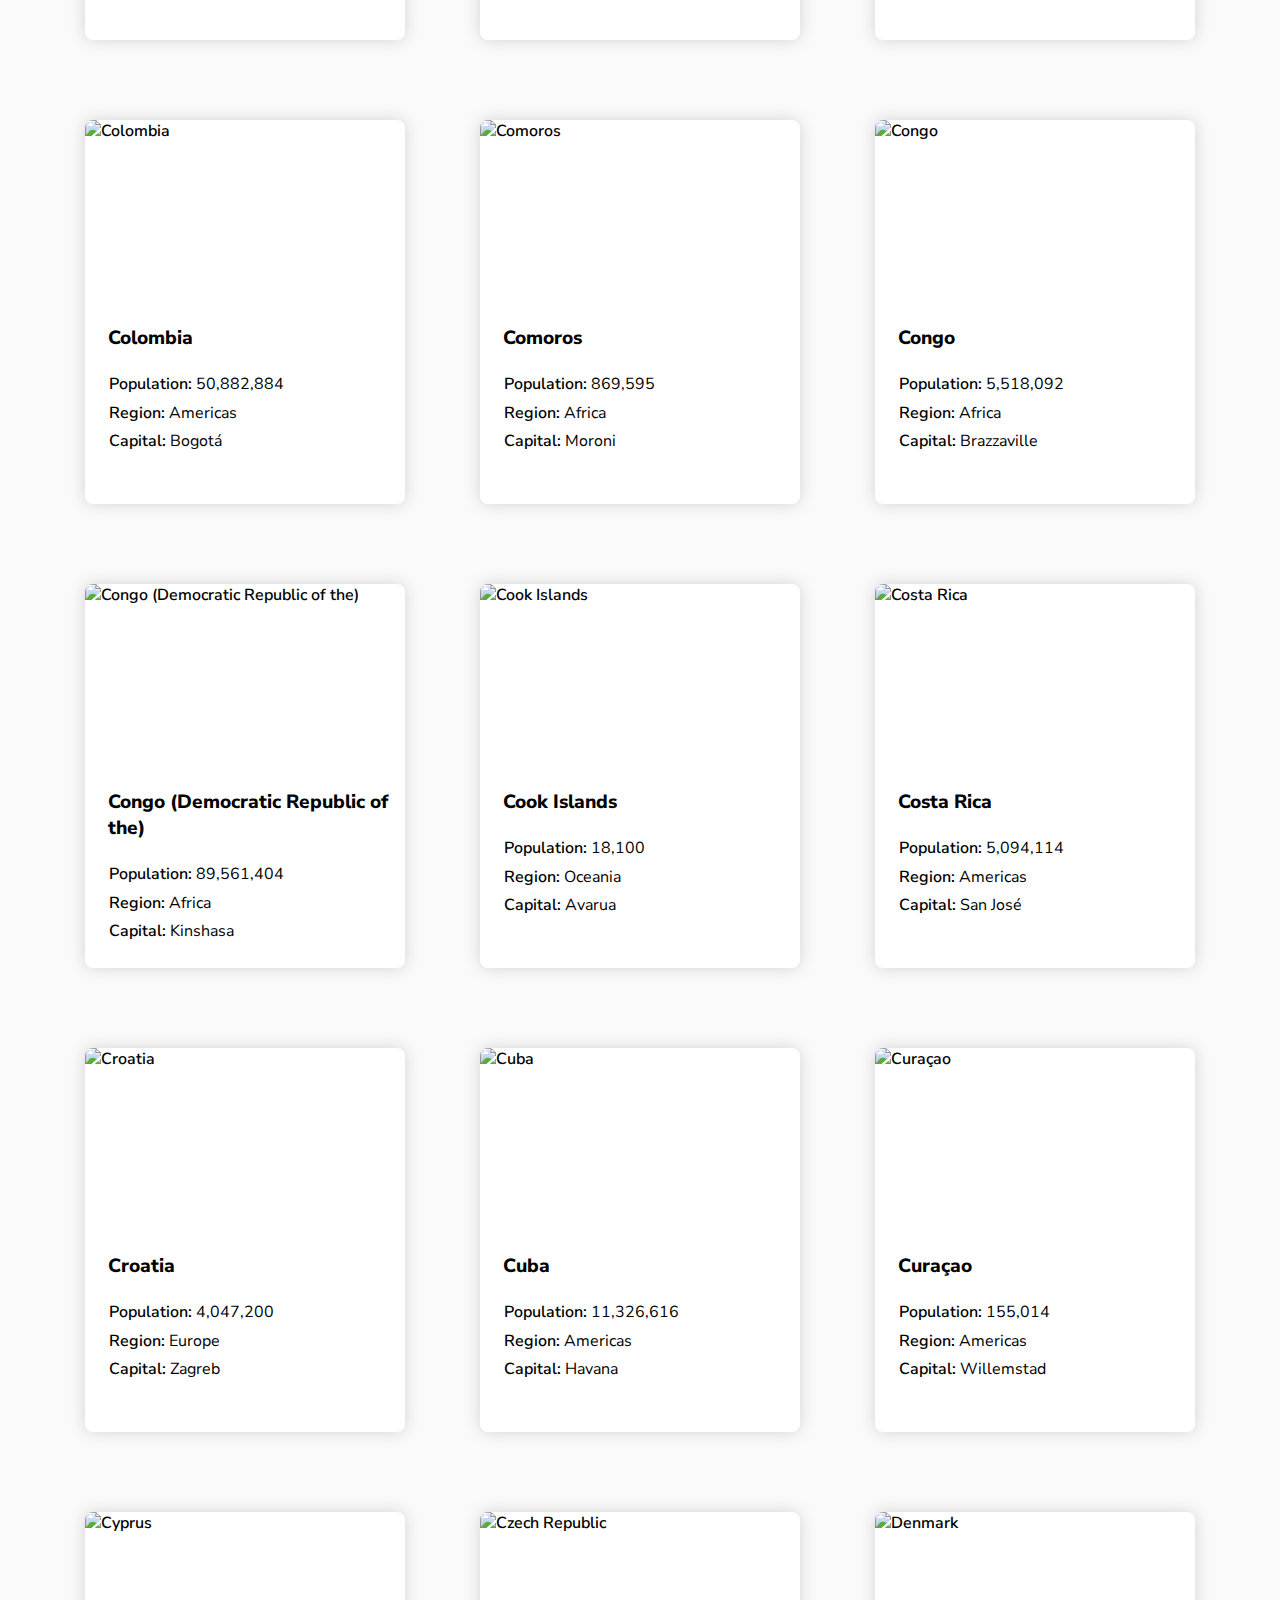
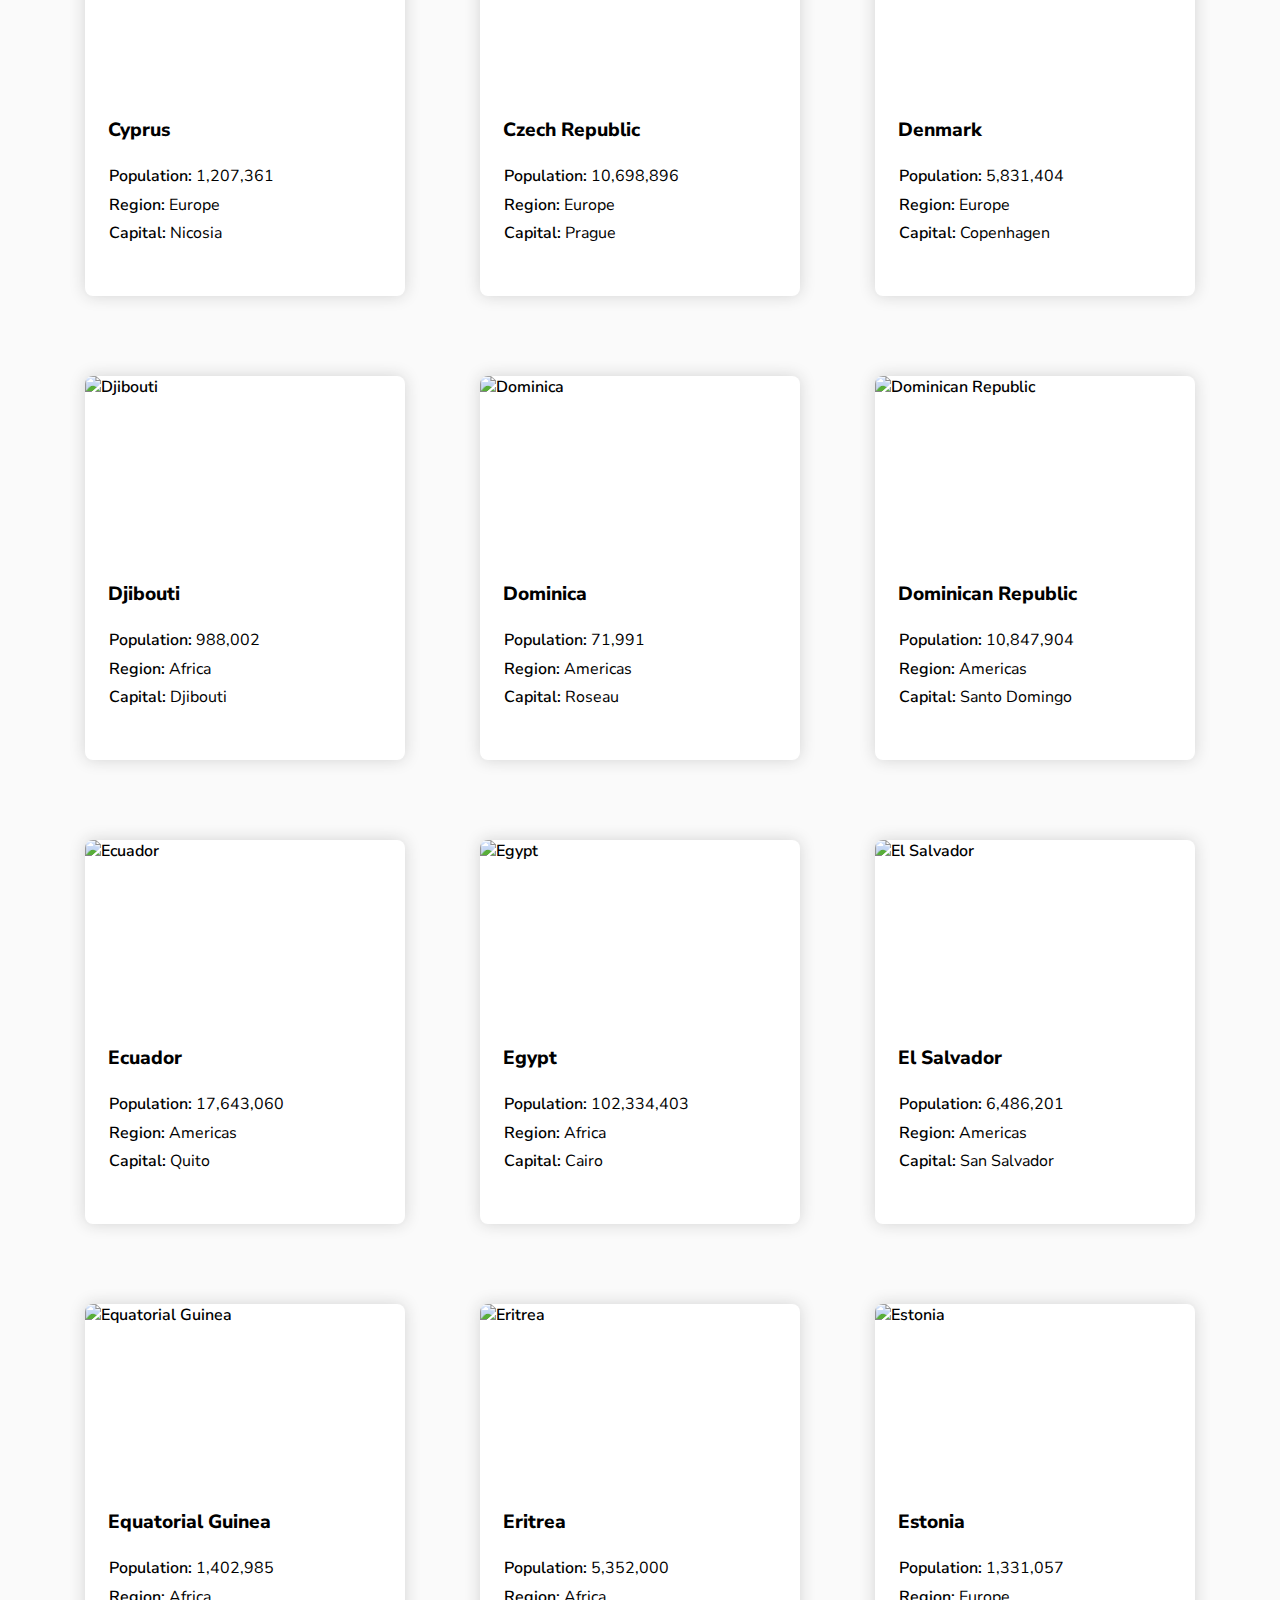
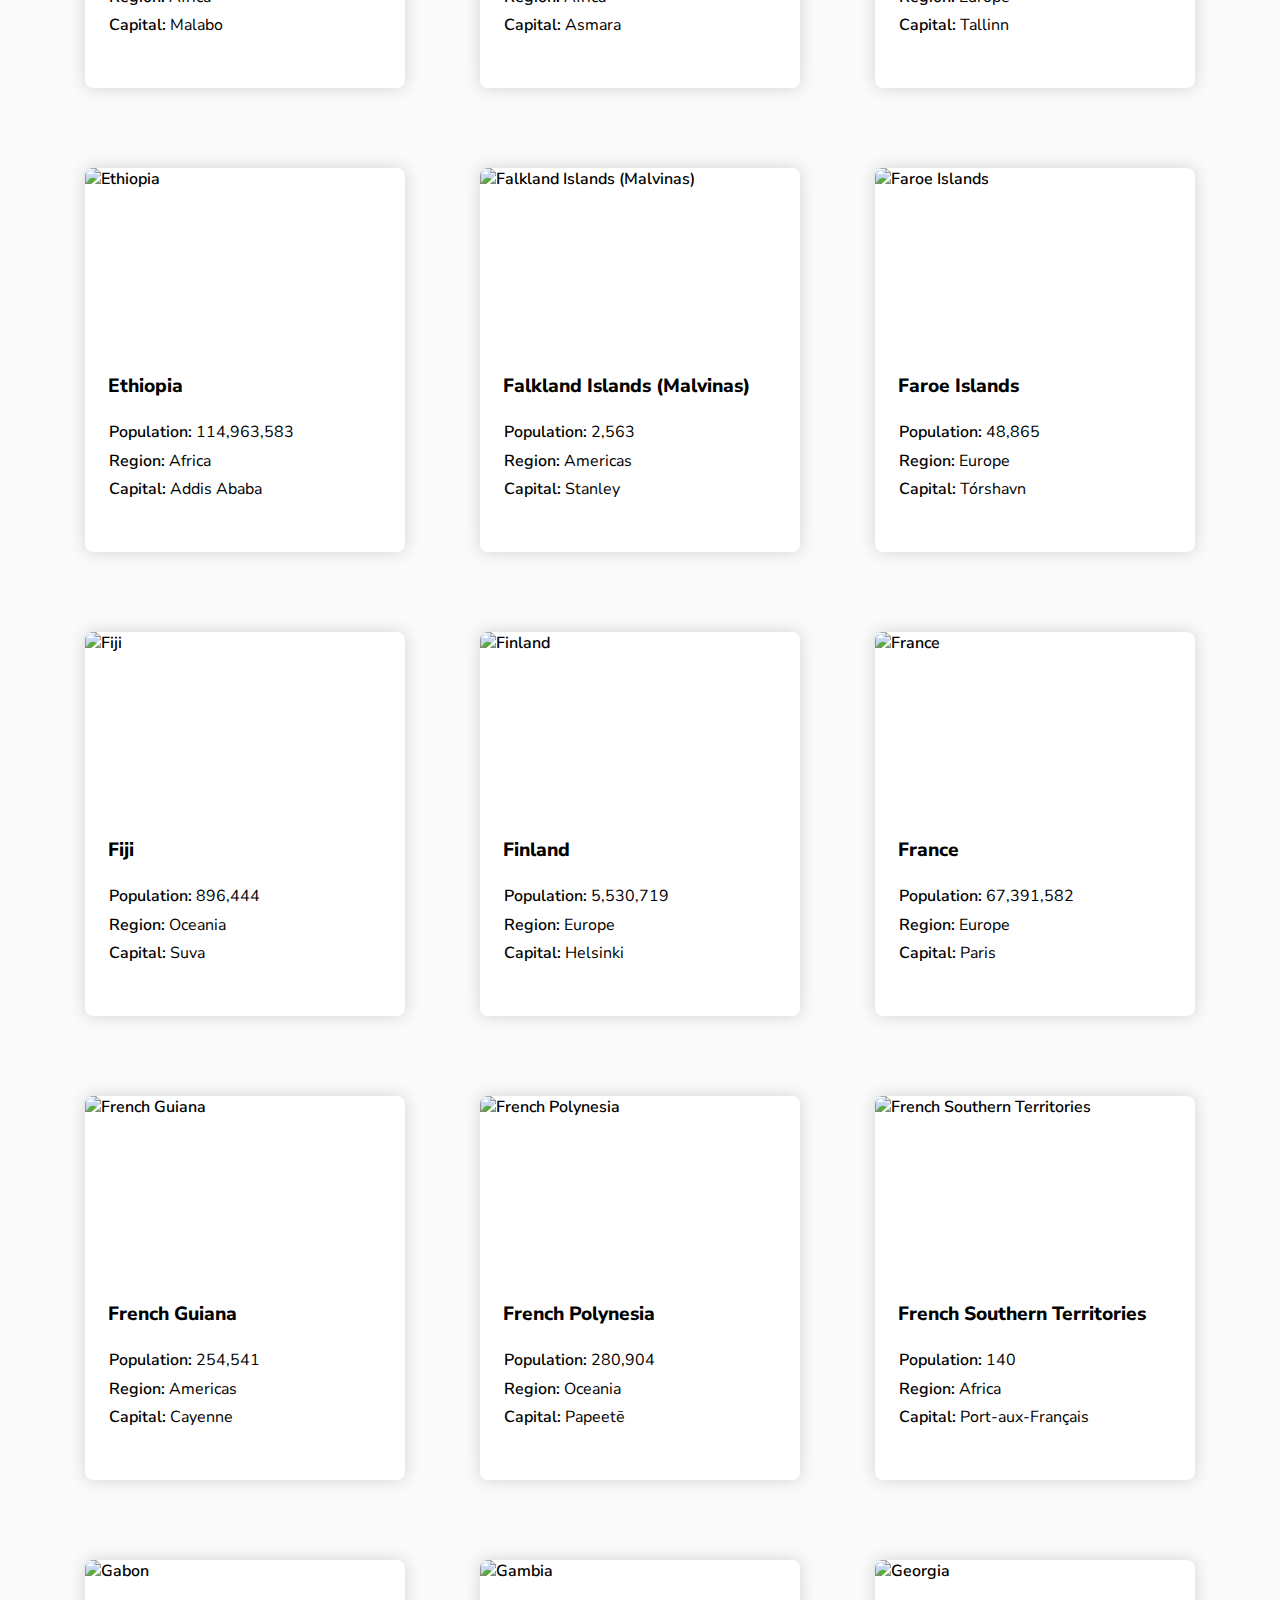
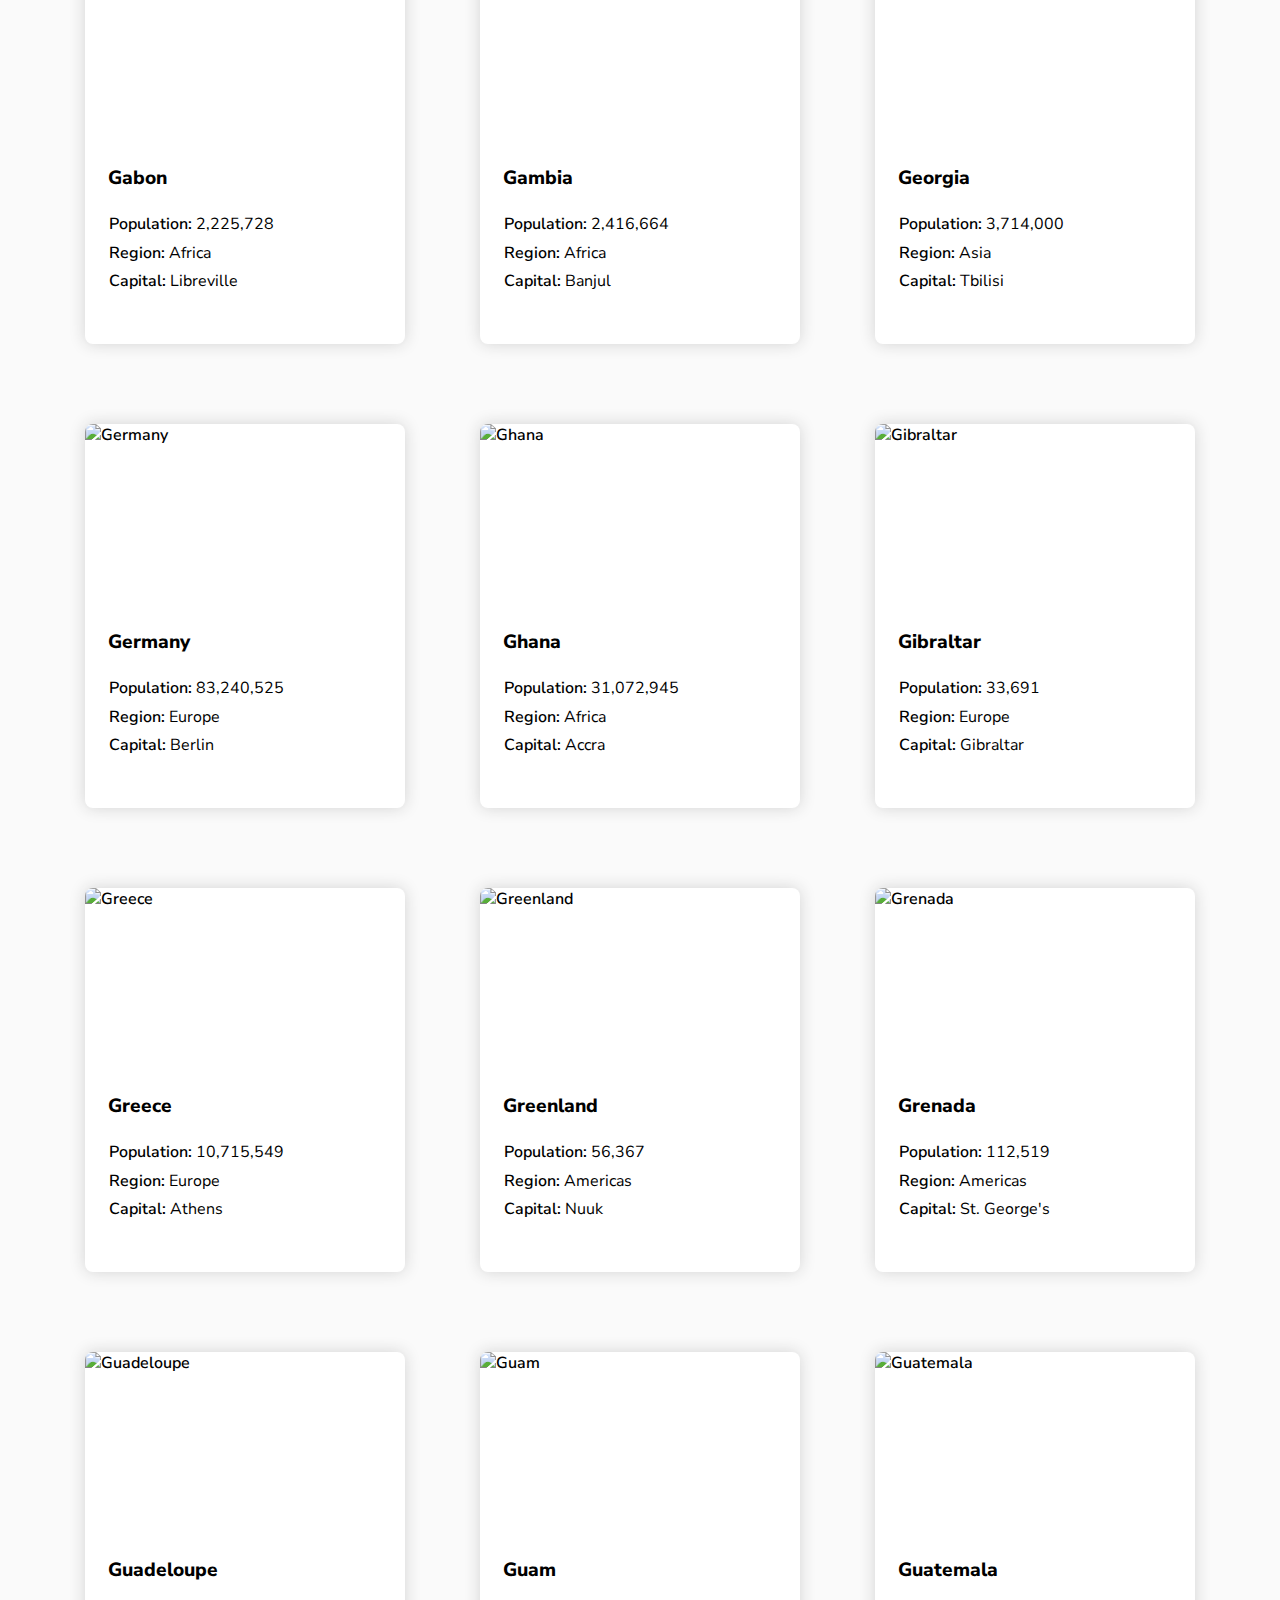
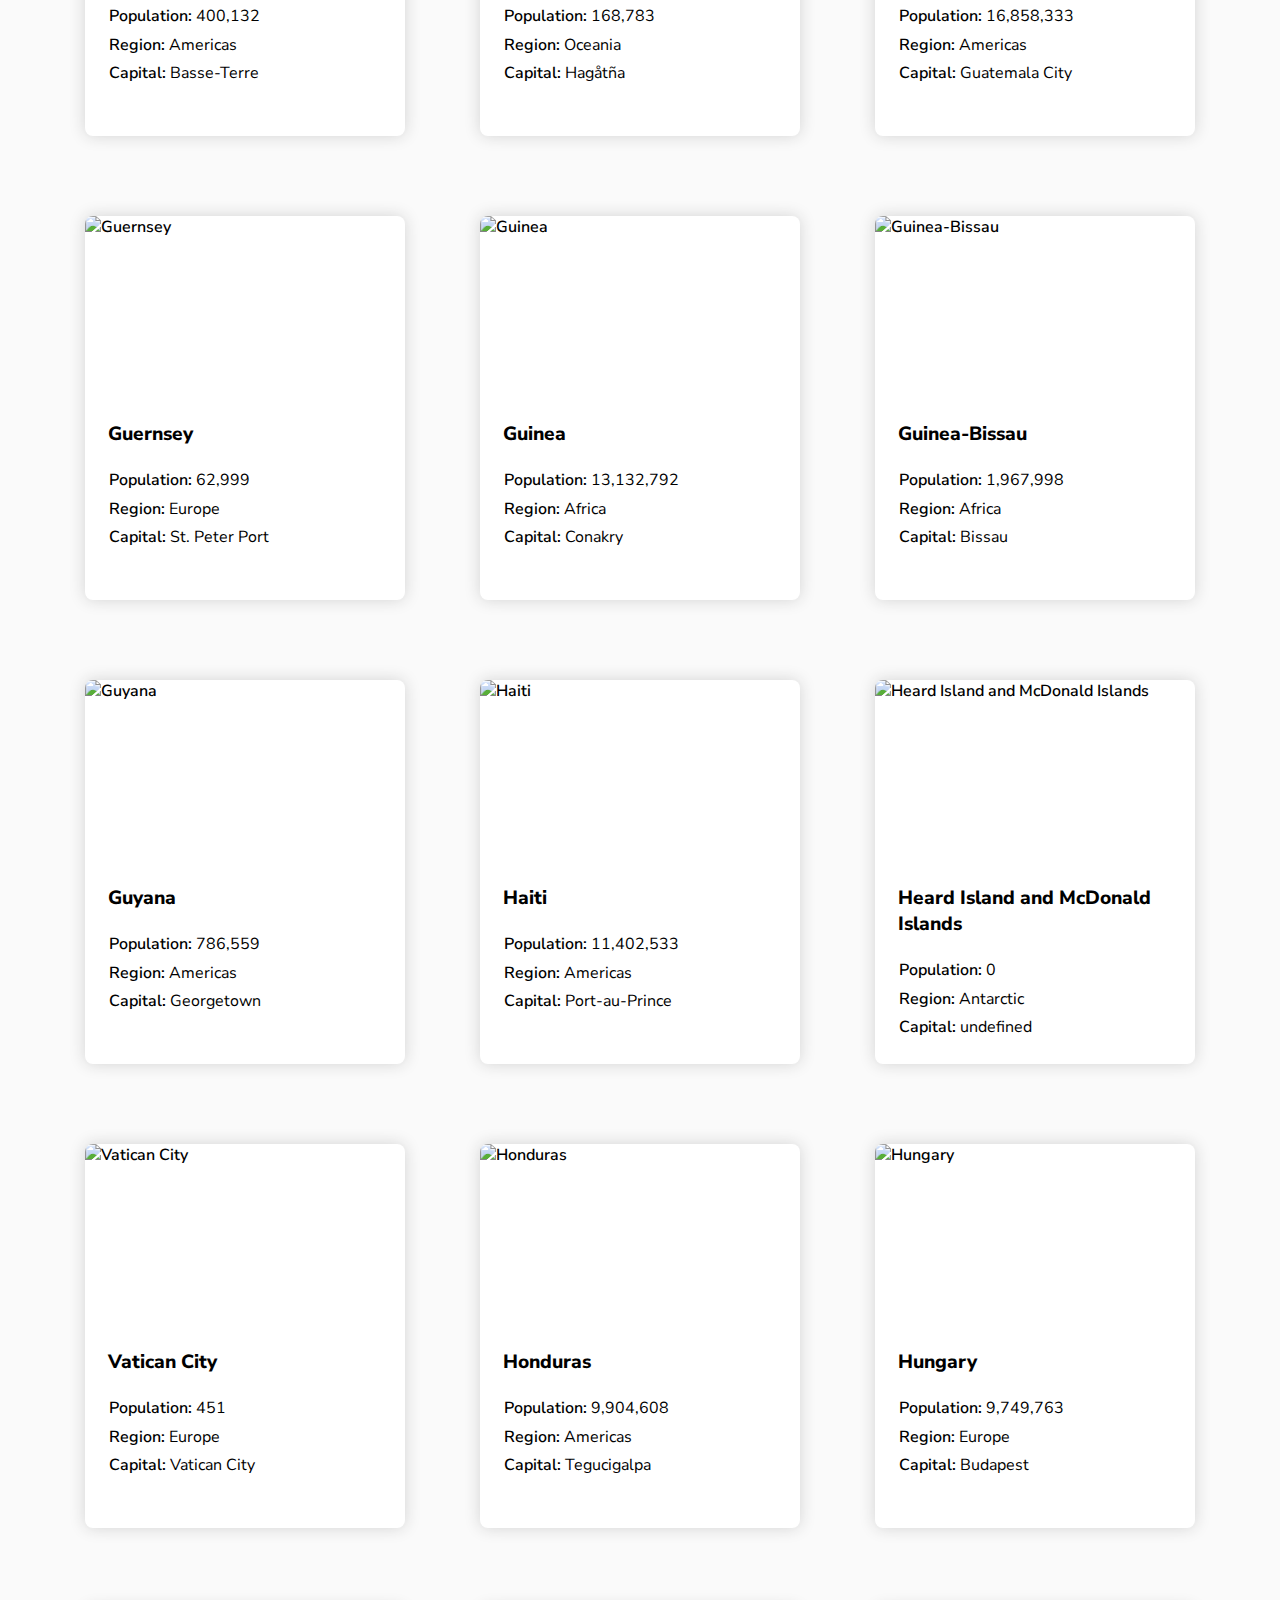
==== commit 6f6bb136: "handle errors/undefined + get country page datas" ====
--- a/index.html
+++ b/index.html
@@ -12,9 +12,9 @@
 <body>
     <header>
         <h1>Where in the world?</h1>
-        <div>
-            <i class="fa-regular fa-moon"></i>
-            <i class="fa-solid fa-moon"></i>
+        <div class="dark-mode-button">
+            <i class="fa-regular fa-moon lightmoon"></i>
+            <i class="fa-solid fa-moon darkmoon"></i>
             <p>Dark Mode</p>
         </div>
     </header>
@@ -23,7 +23,7 @@
         <div class="searching">
             <div class="searchbar">
                 <i class="fa-solid fa-magnifying-glass"></i>
-                <input placeholder="Search for a country..." type="search">
+                <input placeholder="Search for a country..." type="search" autocomplete="off">
             </div>
             <div class="select-box">
                 <select autocomplete="off" name="filter" id="filter">
@@ -39,6 +39,8 @@
         </div>
         <article class="countries"></article>
     </main>
-    <script type="module" src="../scripts/index.js"></script>
+    
+    <script src="scripts/index.js" type="module"></script>
+    <script src="scripts/darkmode.js"></script>
 </body>
 </html>--- a/css/styles.css
+++ b/css/styles.css
@@ -4,6 +4,7 @@
     margin: 0;
     padding: 0;
     text-decoration: none;
+    list-style: none;
     font-size: 1em;
     font-family: "Nunito sans";
     font-weight: 600;
@@ -12,4 +13,9 @@
 body{
     font-size: 16px;
     background-color: hsl(0, 0%, 98%);
+    transition: background-color .2s;
+}
+
+body.dark{
+    background-color: hsl(207, 26%, 17%);
 }--- a/css/header.css
+++ b/css/header.css
@@ -6,6 +6,13 @@
     padding: 0 4em;
     box-shadow: 0 0 1em lightgray;
     background-color: white;
+    transition: background-color .2s, box-shadow .2s, color .2s;
+}
+
+header.dark{
+    color: white;
+    box-shadow: 0 0 1em rgb(30, 30, 30);
+    background-color: hsl(209, 23%, 22%);
 }
 
 header h1{
@@ -13,20 +20,27 @@
     font-weight: 800;
 }
 
-header div{
+.dark-mode-button{
     display: flex;
+    justify-content: flex-end;
     align-items: center;
     position: relative;
+    width: 6.4em;
     cursor: pointer;
 }
 
-header div i{
+.dark-mode-button i{
     position: absolute;
     top: .06em;
-    left: -1.3em;
+    left: 0;
     transform: rotate(-15deg);
+    transition: opacity .2s;
 }
 
-header div i:nth-child(2){
+.darkmoon{
     opacity: 0;
+}
+
+.dark-mode-button p{
+    user-select: none;
 }--- a/css/home.css
+++ b/css/home.css
@@ -17,6 +17,7 @@
     border-radius: .5em;
     background-color: white;
     box-shadow: 0 0 1em lightgray;
+    transition: background-color .2s, box-shadow .2s, color .2s;
 }
 
 .searchbar input{
@@ -24,6 +25,7 @@
     margin-left: 1.2em;
     border: none;
     outline: none;
+    transition: background-color .2s, color .2s;
 }
 
 .searchbar i{
@@ -35,6 +37,13 @@
     background-color: white;
     box-shadow: 0 0 1em lightgray;
     border-radius: .5em;
+    transition: background-color .2s, box-shadow .2s;
+}
+
+.searching.dark .select-box, .searching.dark .searchbar{
+    box-shadow: 0 0 1em rgb(30, 30, 30);
+    background-color: hsl(209, 23%, 22%);
+    color: white;
 }
 
 .searching select{
@@ -43,6 +52,12 @@
     border: none;
     border-radius: .5em;
     background-color: white;
+    transition: background-color .2s, box-shadow .2s, color .2s;
+}
+
+.searching.dark select, .searching.dark .searchbar input{
+    color: white;
+    background-color: hsl(209, 23%, 22%);
 }
 
 .countries{
@@ -63,6 +78,13 @@
     box-shadow: 0 0 1em lightgray;
     color: black;
     background-color: white;
+    transition: color .2s, background-color .2s, box-shadow .2s;
+}
+
+.countries.dark section{
+    box-shadow: 0 0 1em rgb(30, 30, 30);
+    color: white;
+    background-color: hsl(209, 23%, 22%);
 }
 
 .country-flag {
@@ -73,9 +95,9 @@
 }
 
 .country-name{
-    margin: 1.5em 0 1em 1.2em;
+    margin: 1.5em 0 1em 1.2em !important;
     font-size: 1.2em;
-    font-weight: 800;
+    font-weight: 800 !important;
 }
 
 .countries section p {
@@ -85,4 +107,9 @@
 
 .infotitle{
     font-weight: 600;
+}
+
+.no-country{
+    position: absolute;
+    left: 5em;
 }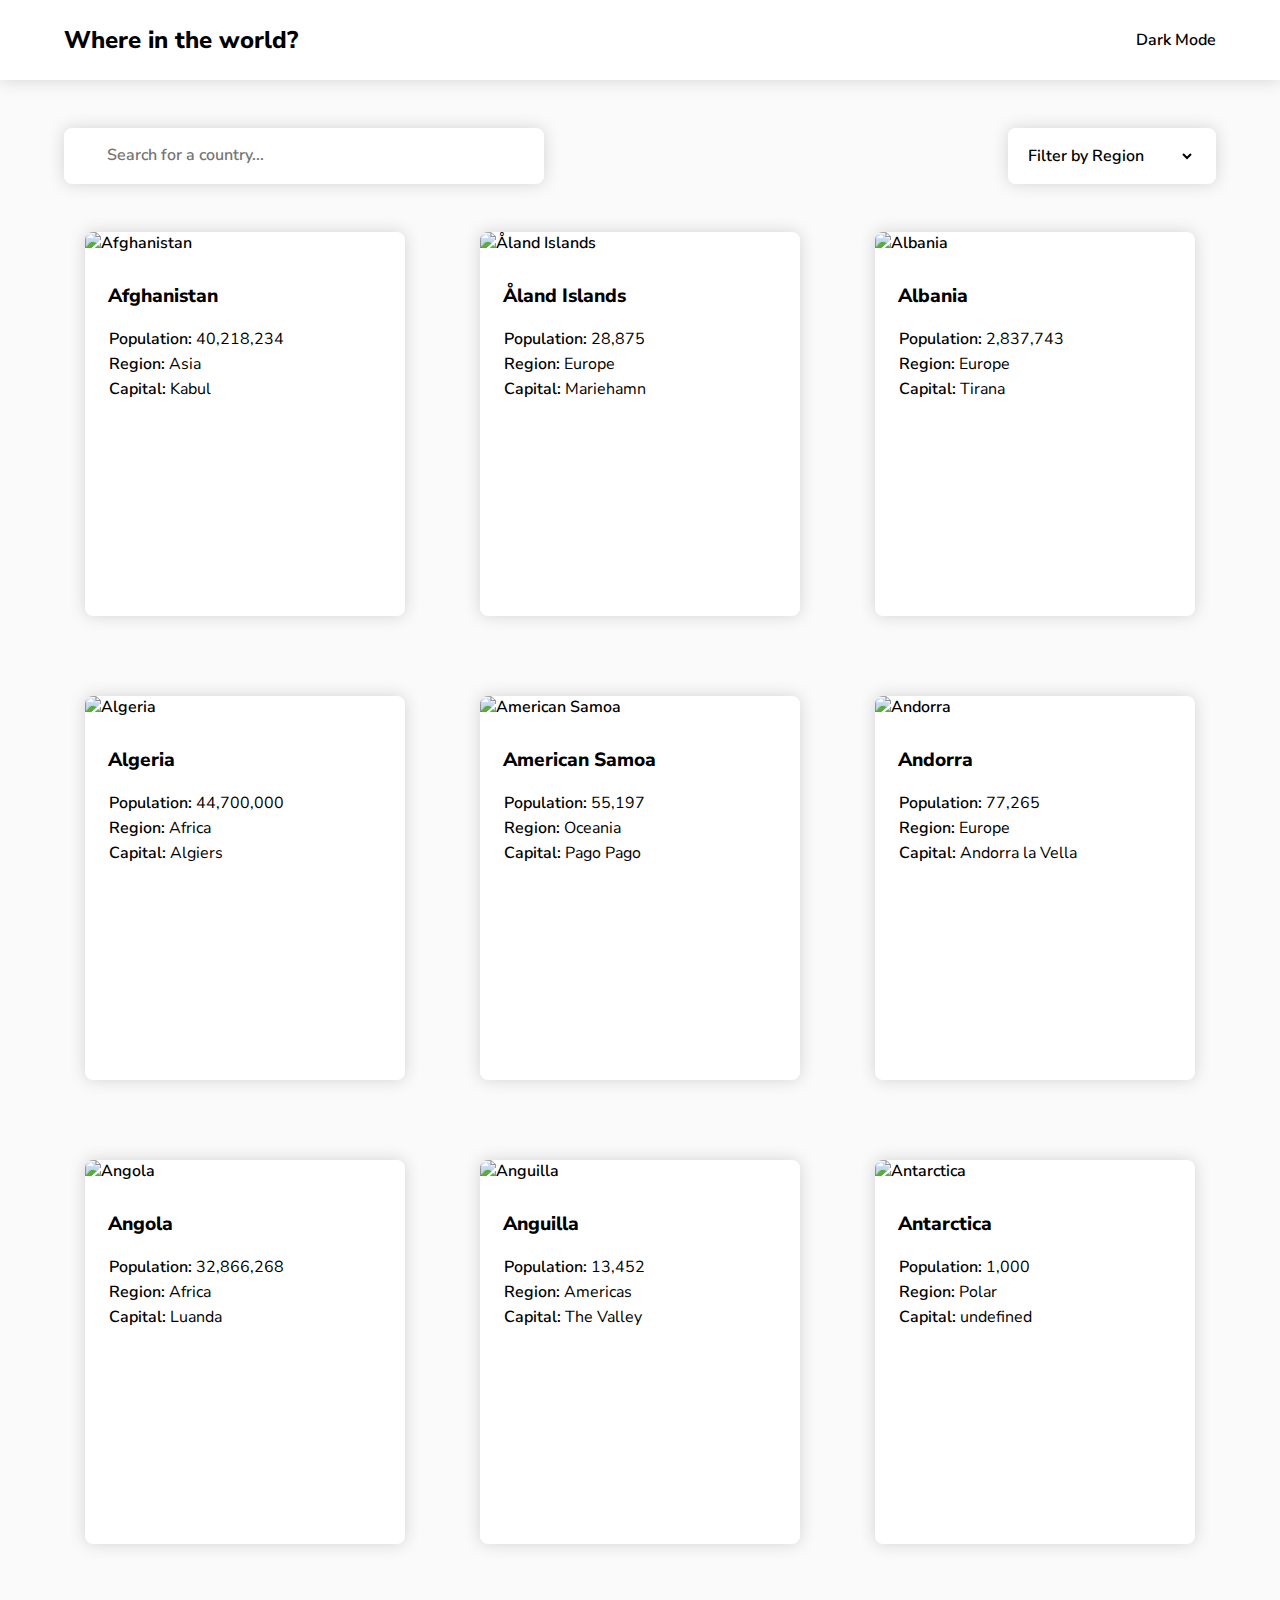
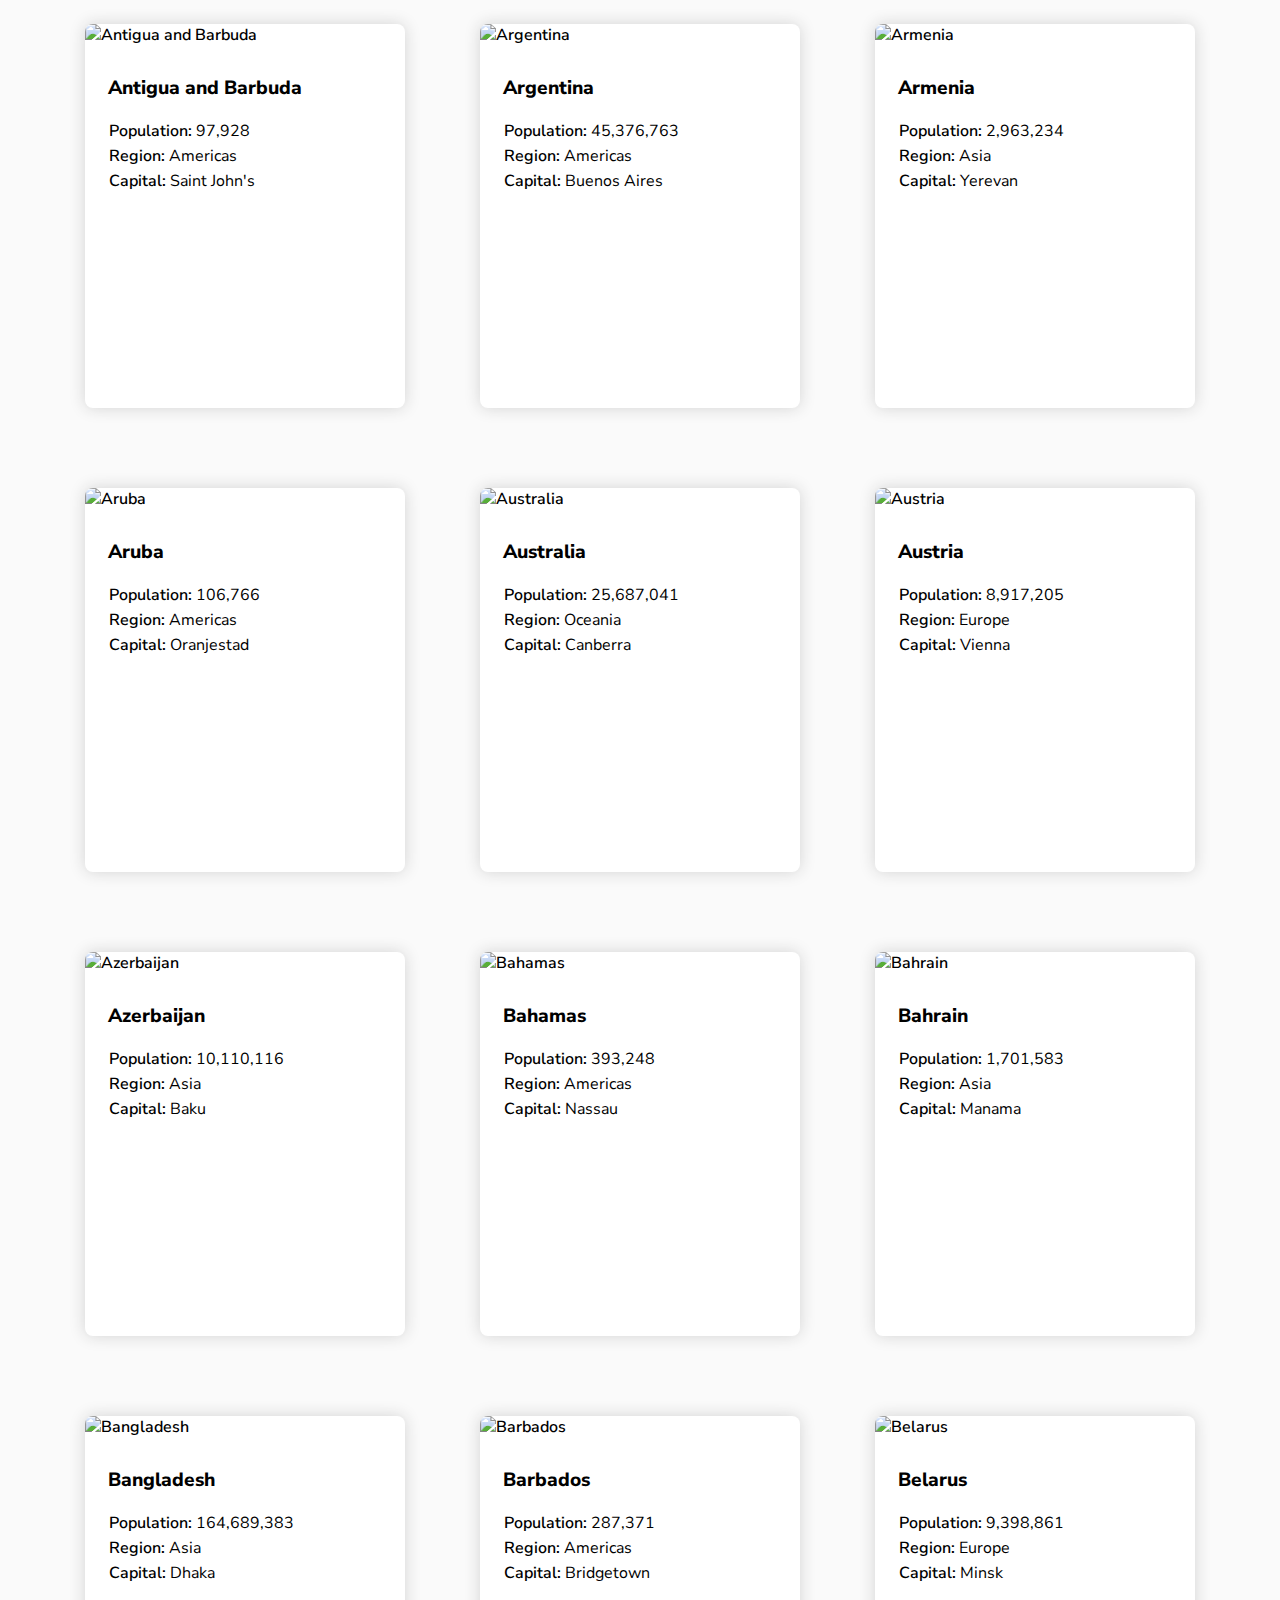
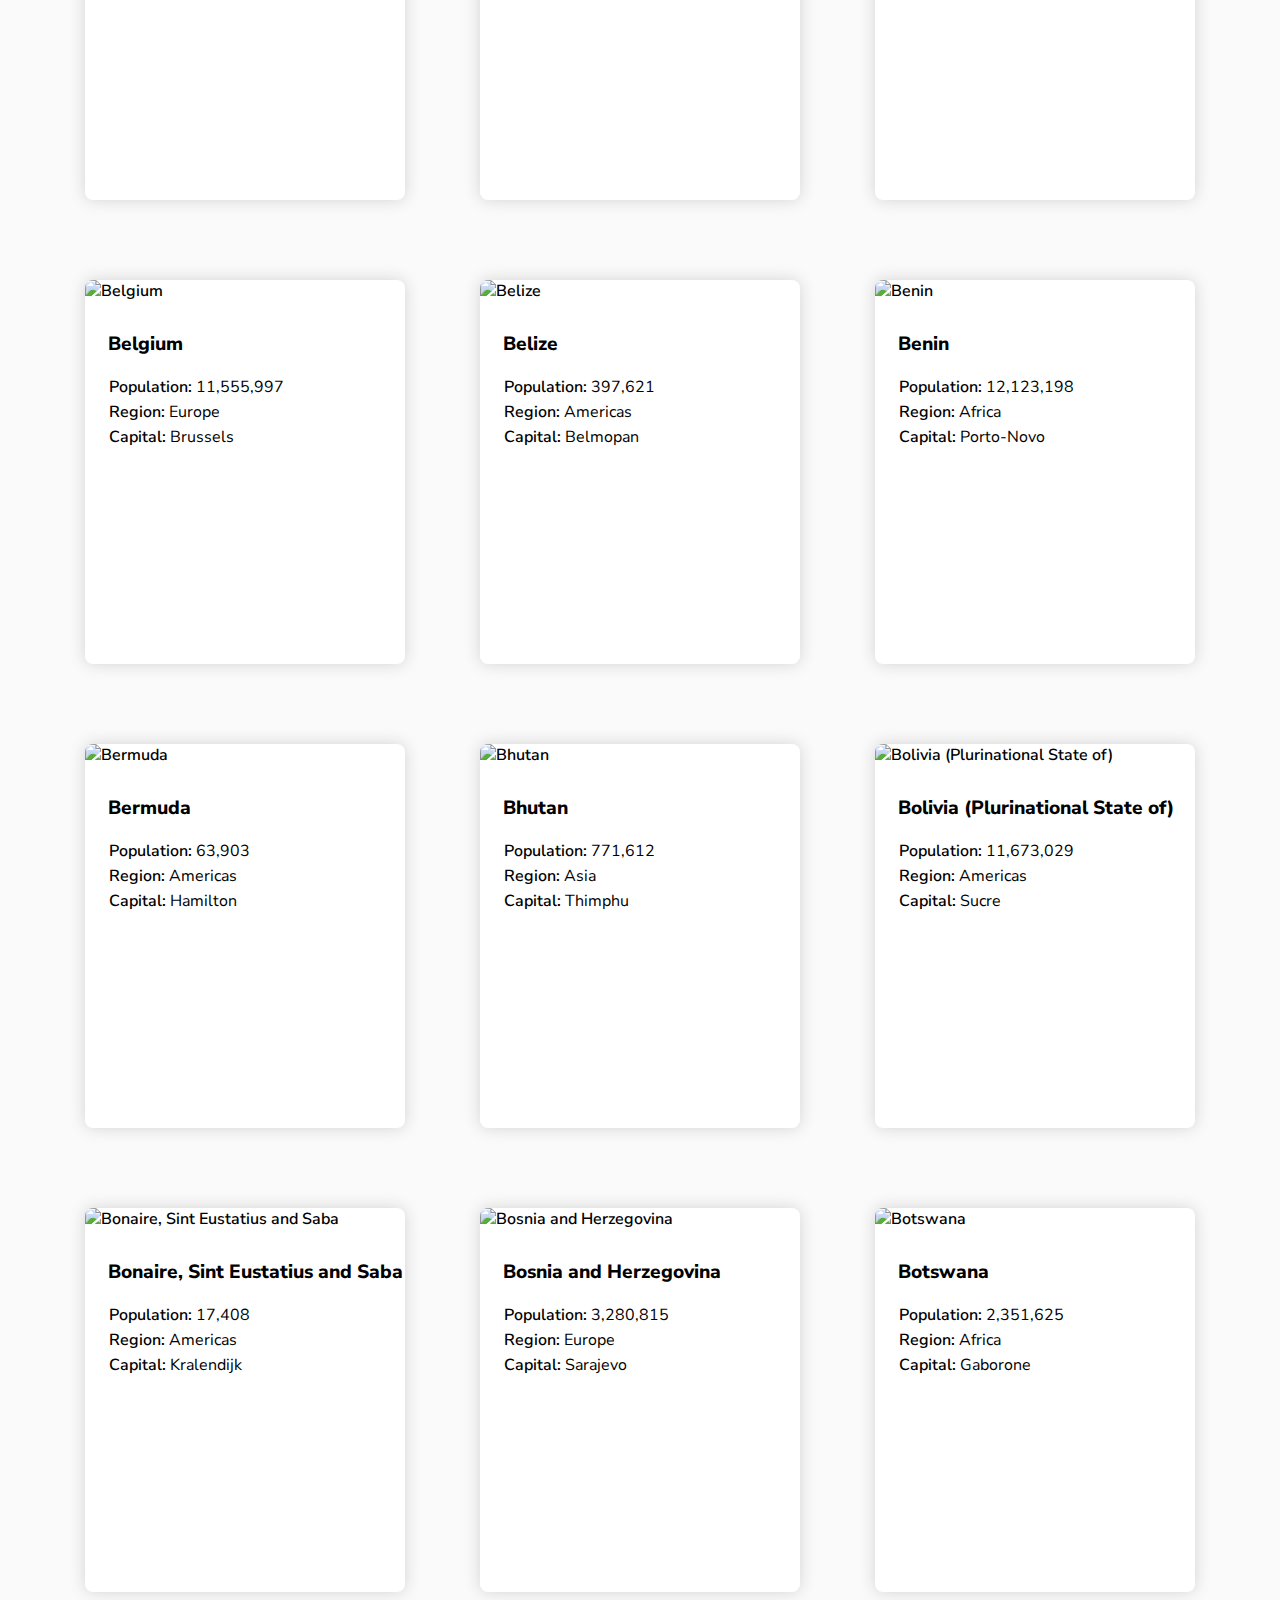
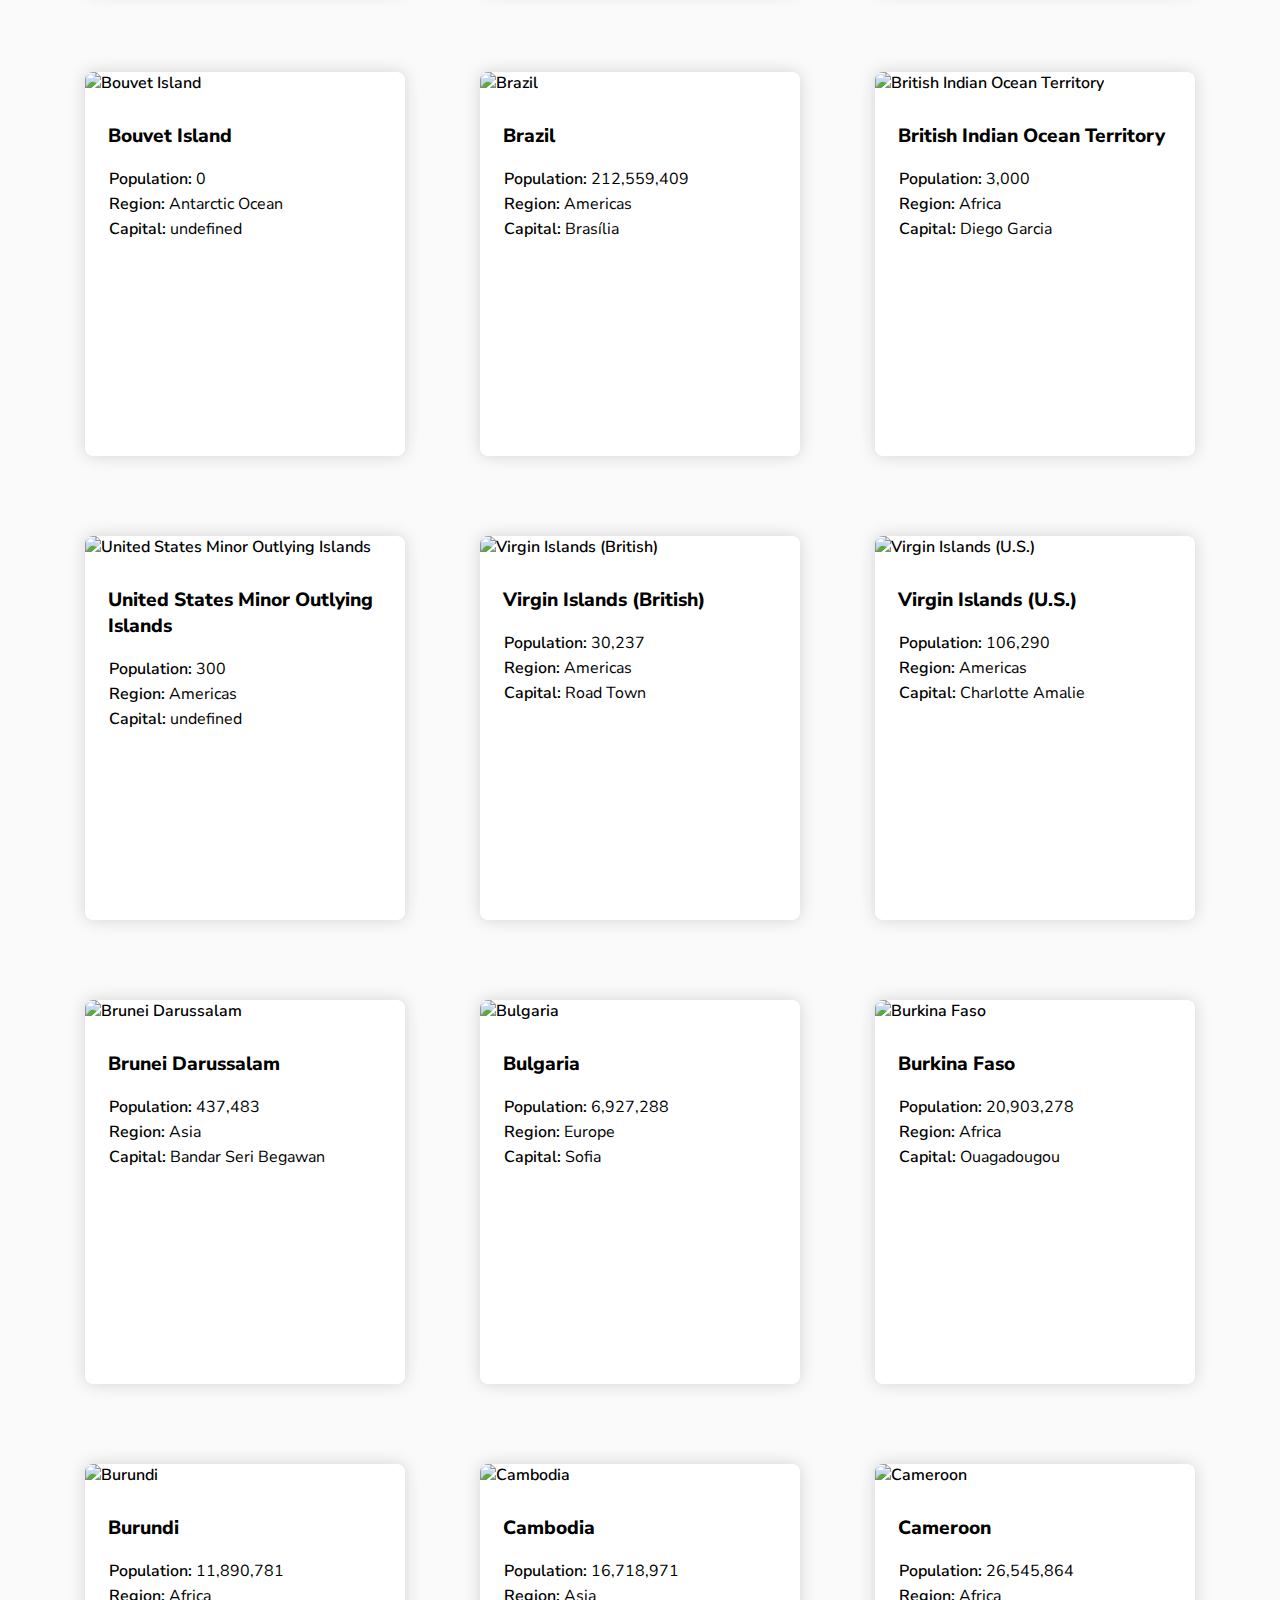
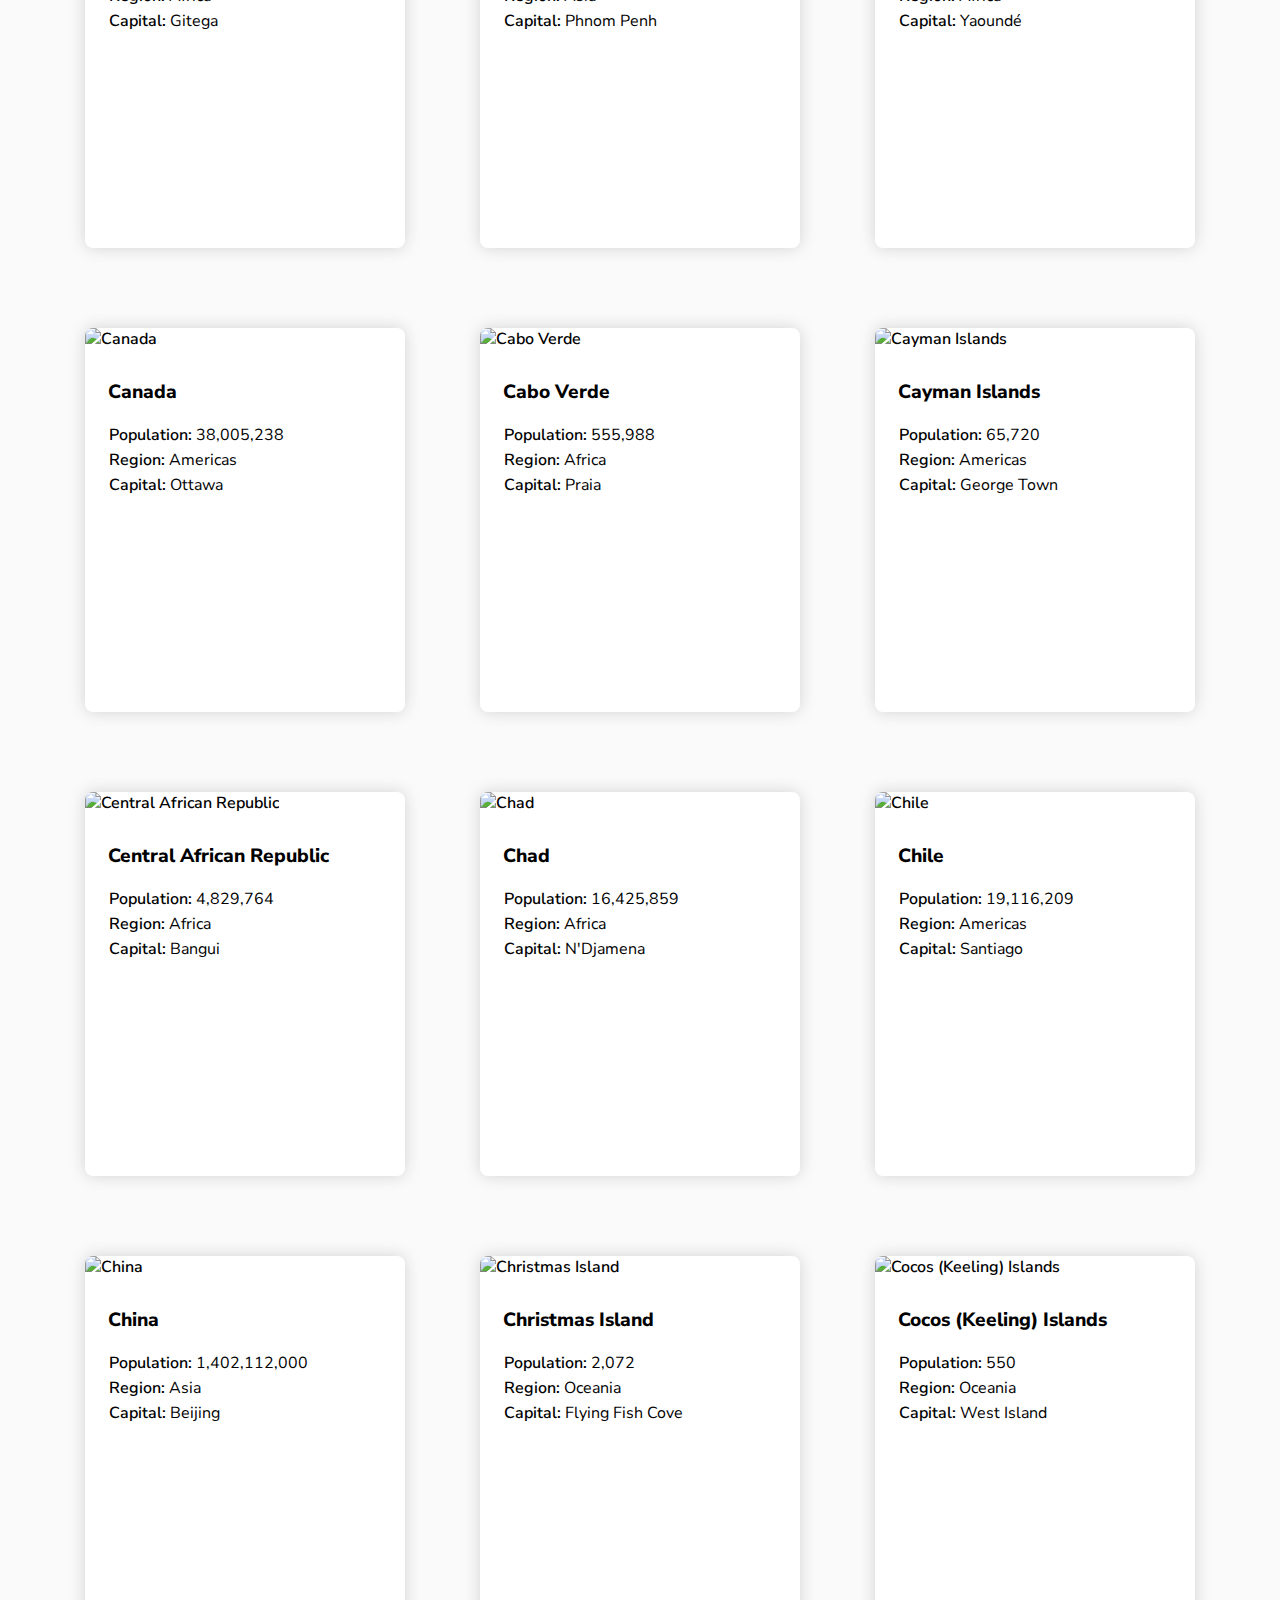
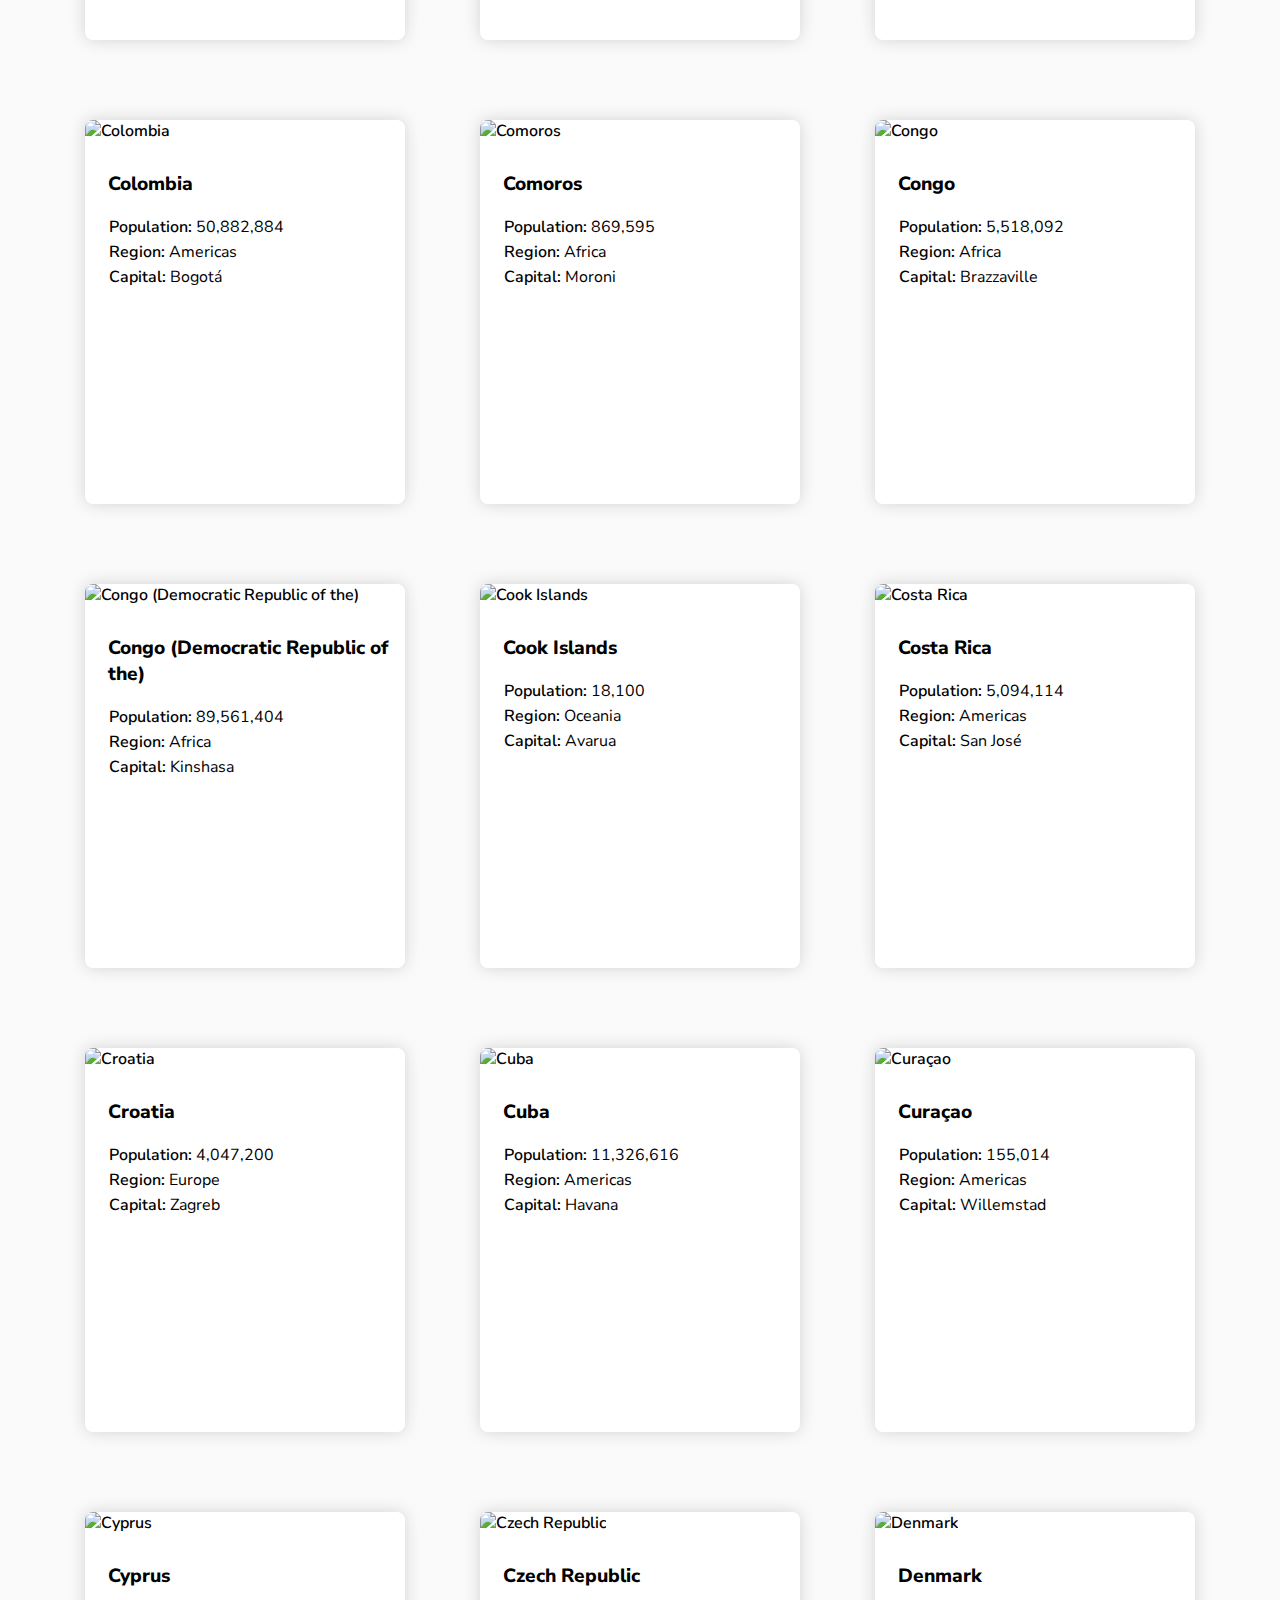
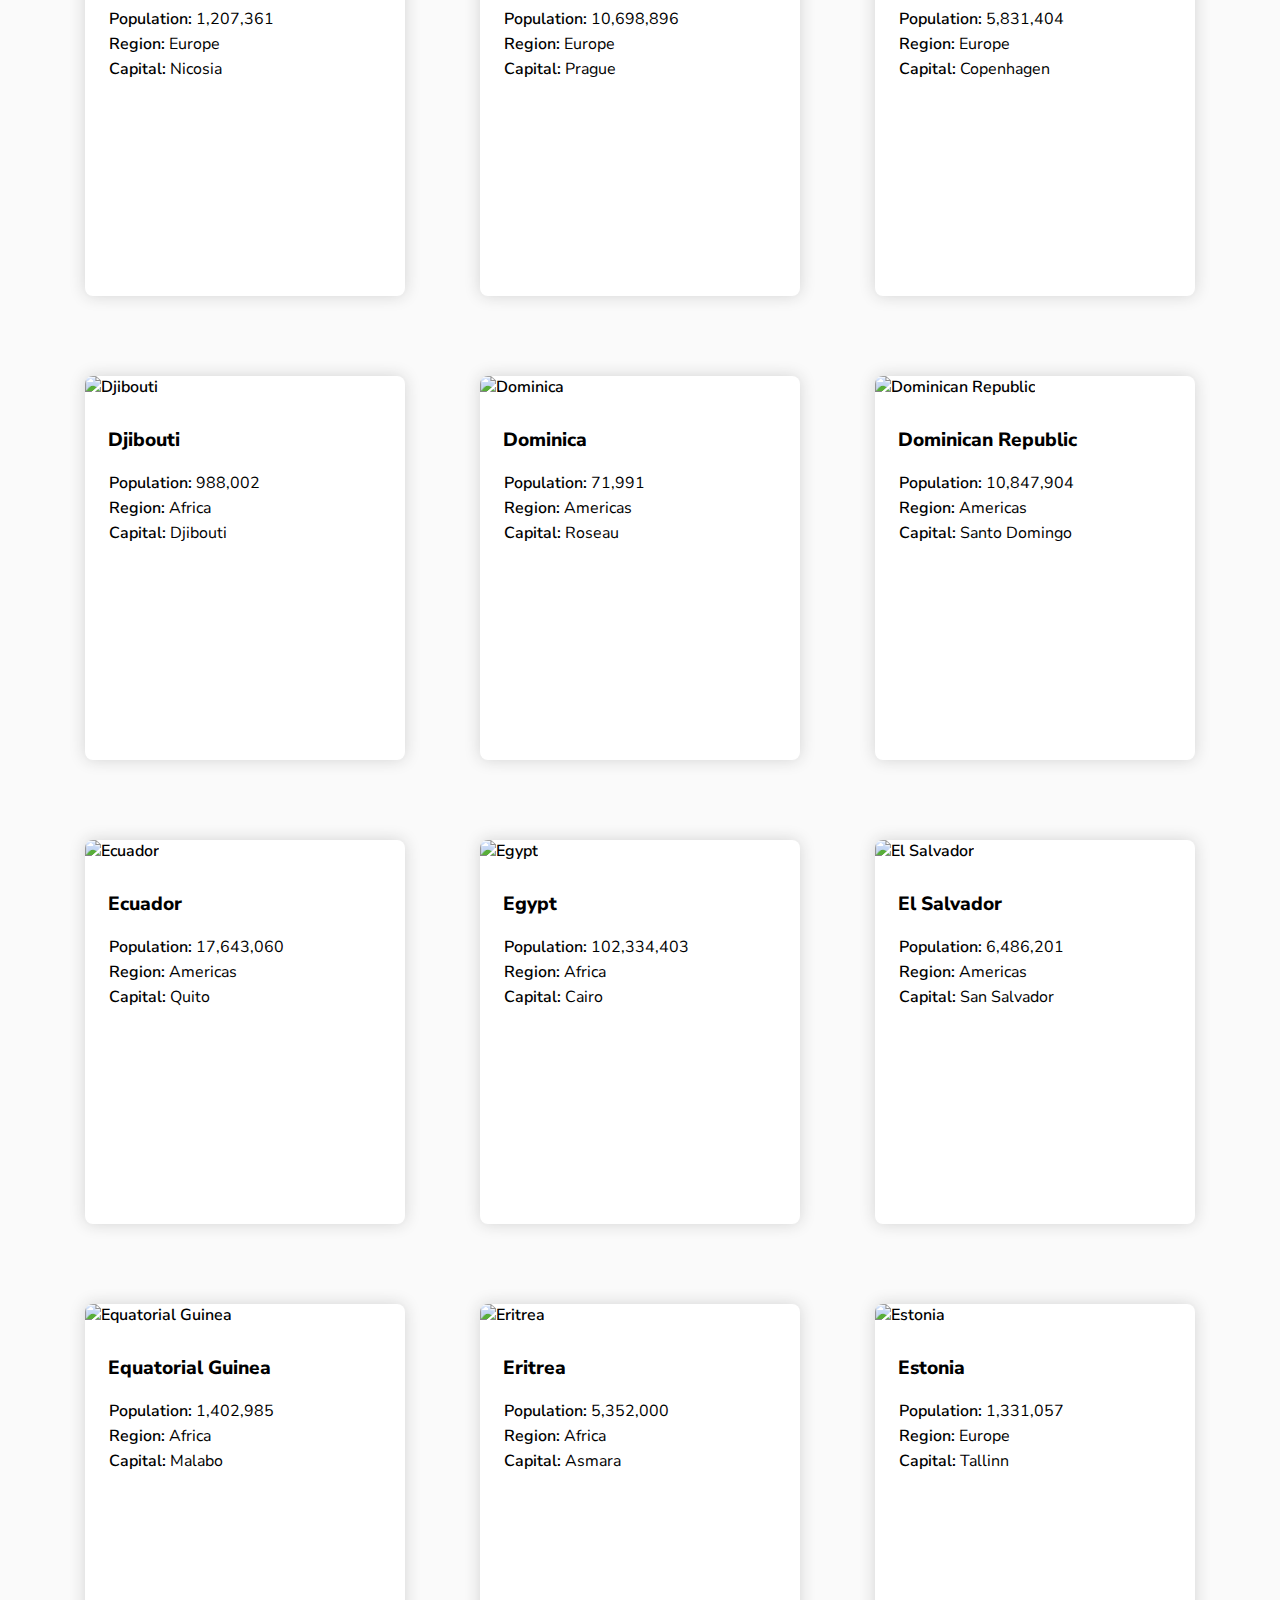
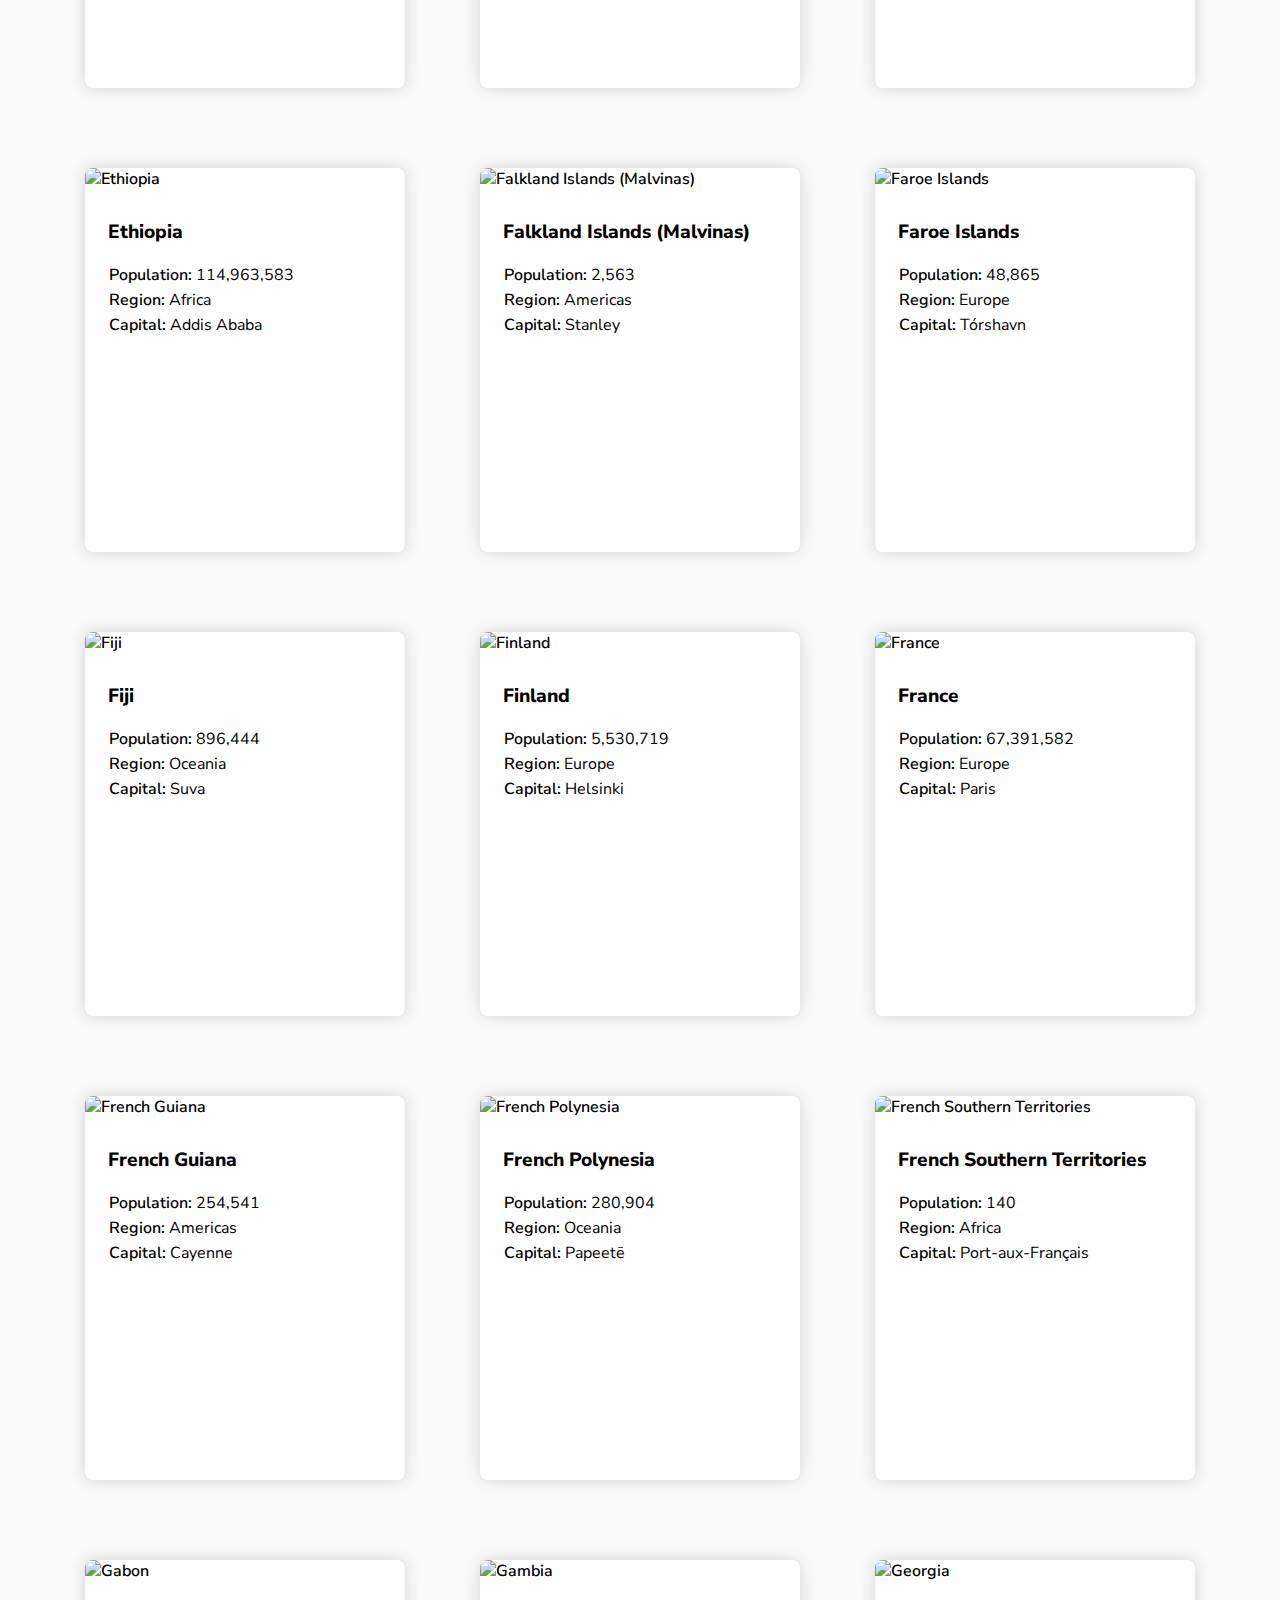
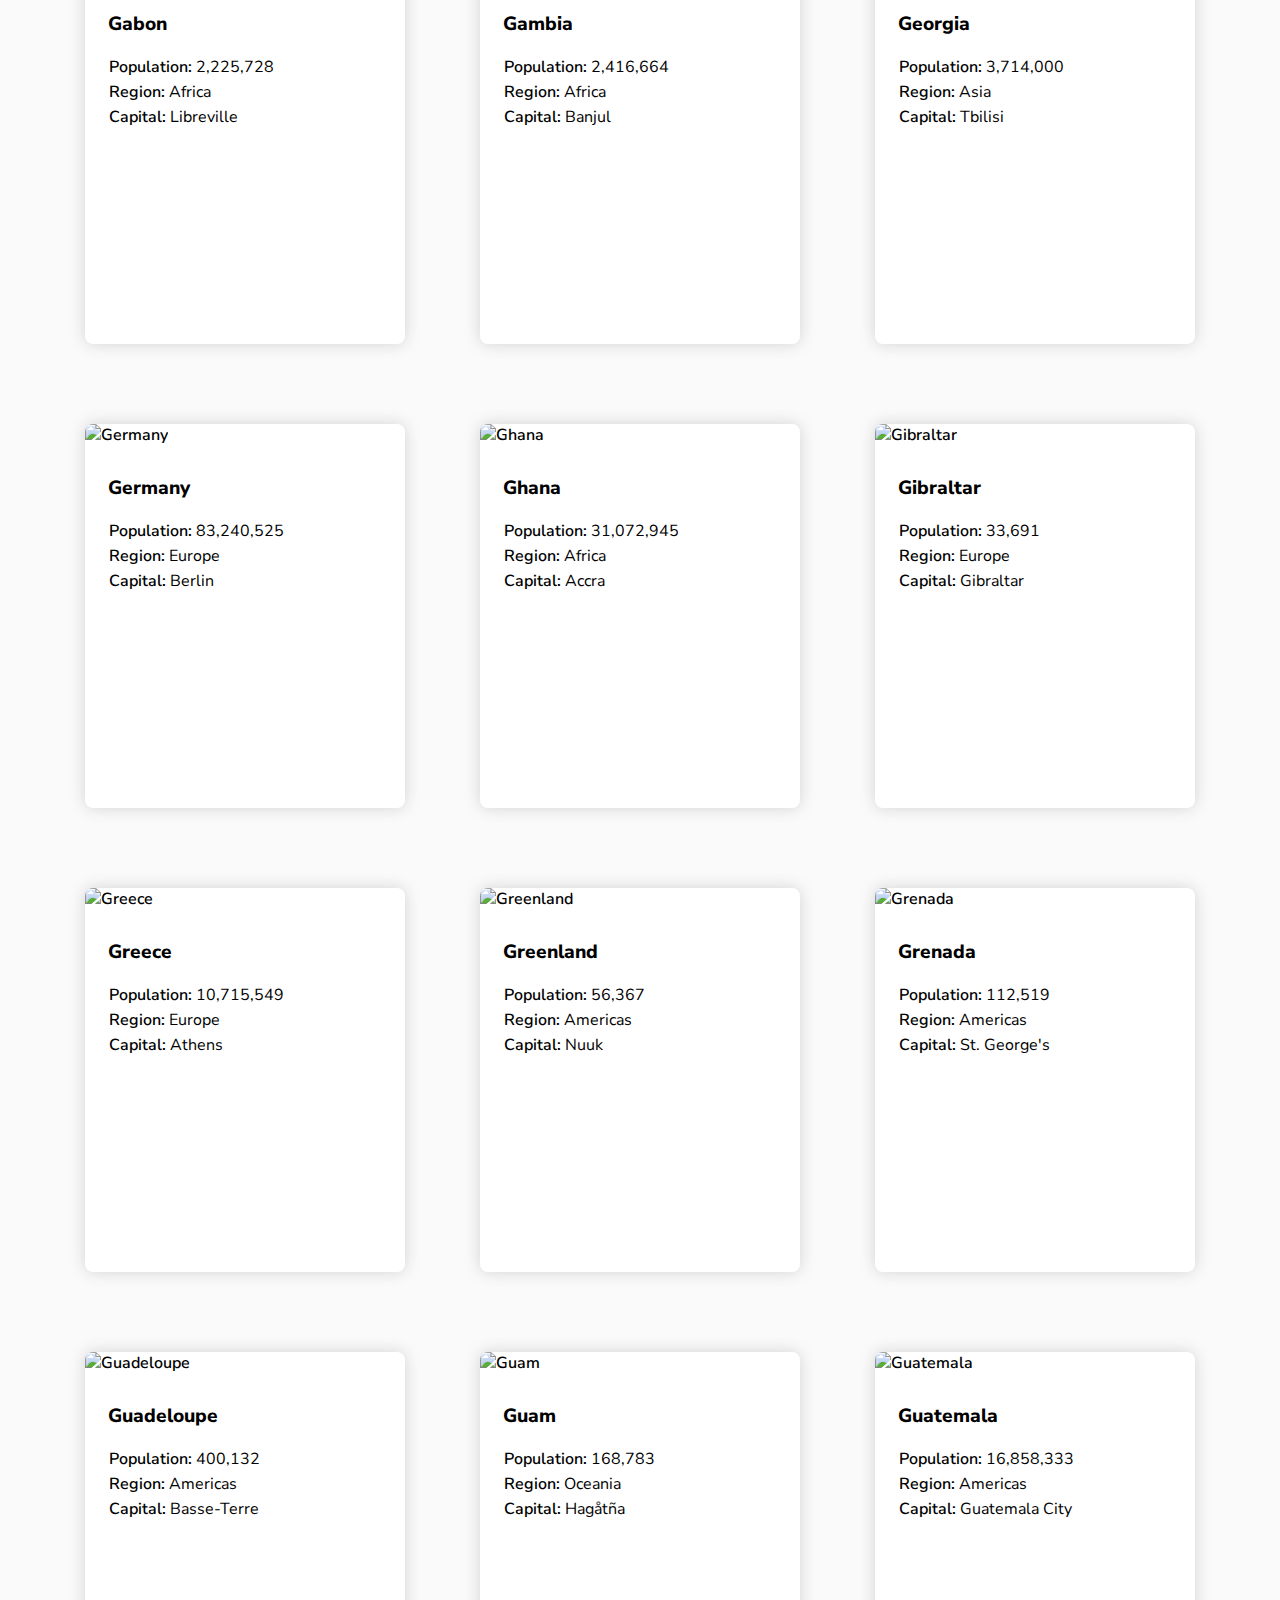
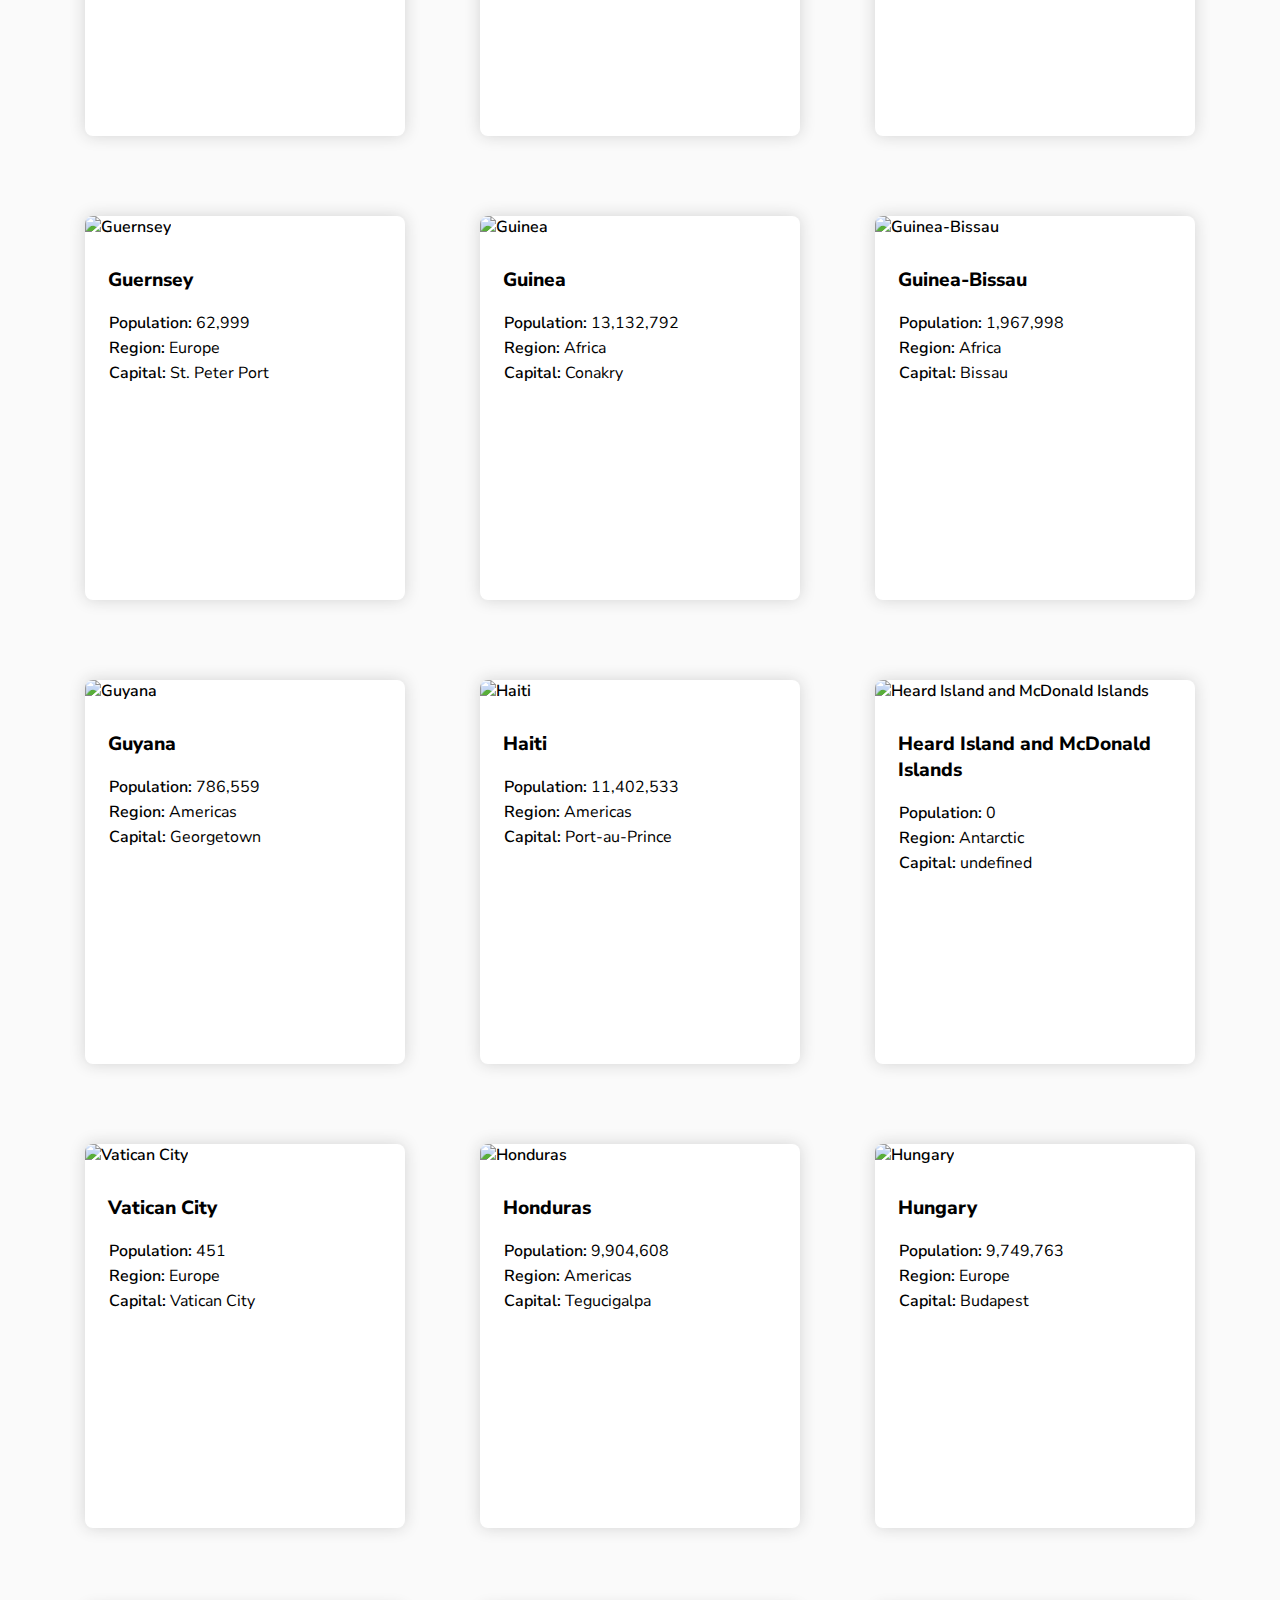
==== commit 0d163757: "responsive + errors handling" ====
--- a/index.html
+++ b/index.html
@@ -23,10 +23,10 @@
         <div class="searching">
             <div class="searchbar">
                 <i class="fa-solid fa-magnifying-glass"></i>
-                <input placeholder="Search for a country..." type="search" autocomplete="off">
+                <input placeholder="Search for a country..." type="search">
             </div>
             <div class="select-box">
-                <select autocomplete="off" name="filter" id="filter">
+                <select name="filter" id="filter">
                     <option value = "" selected="selected" hidden>Filter by Region</option>
                     <option value="africa">Africa</option>
                     <option value="americas">Americas</option>
--- a/css/styles.css
+++ b/css/styles.css
@@ -18,4 +18,16 @@
 
 body.dark{
     background-color: hsl(207, 26%, 17%);
+}
+
+@media screen and (max-width: 1080px){
+    body{
+        font-size: 1.481481vw;
+    }
+}
+
+@media screen and (max-width: 780px){
+    body{
+        font-size: 2.8vw;
+    }
 }--- a/css/header.css
+++ b/css/header.css
@@ -43,4 +43,13 @@
 
 .dark-mode-button p{
     user-select: none;
+}
+
+@media screen and (max-width: 780px){
+    header{
+        padding: .5em 2em;
+    }
+    .dark-mode-button i{
+        top: .2em;
+    }
 }--- a/css/home.css
+++ b/css/home.css
@@ -81,11 +81,20 @@
     transition: color .2s, background-color .2s, box-shadow .2s;
 }
 
+.countries section a{
+    color: black;
+    transition: color .2s;
+}
+
 .countries.dark section{
     box-shadow: 0 0 1em rgb(30, 30, 30);
-    color: white;
     background-color: hsl(209, 23%, 22%);
 }
+
+.countries.dark section a{
+    color: white;
+}
+
 
 .country-flag {
     width: 100%;
@@ -112,4 +121,45 @@
 .no-country{
     position: absolute;
     left: 5em;
+    transition: color .2s;
+}
+
+.dark .no-country{
+    color: white;
+}
+
+@media screen and (max-width: 780px){
+
+    .homemain{
+        padding: 0 2em;
+    }
+
+    .searching{
+        flex-direction: column;
+        margin-bottom: 3em;
+    }
+
+    .searchbar{
+        width: calc(100% - 3em);
+        margin-bottom: 3em;
+    }
+
+    .searching .select-box{
+        align-self: flex-start;
+    }
+    
+    .countries{
+        grid-gap: 4em;
+        grid-template-columns: 1fr;
+    }
+
+    .countries section{
+        width: 80%;
+        height: auto;
+        padding-bottom: 2em;
+    }
+
+    .country-flag{
+        height: 15em;
+    }
 }